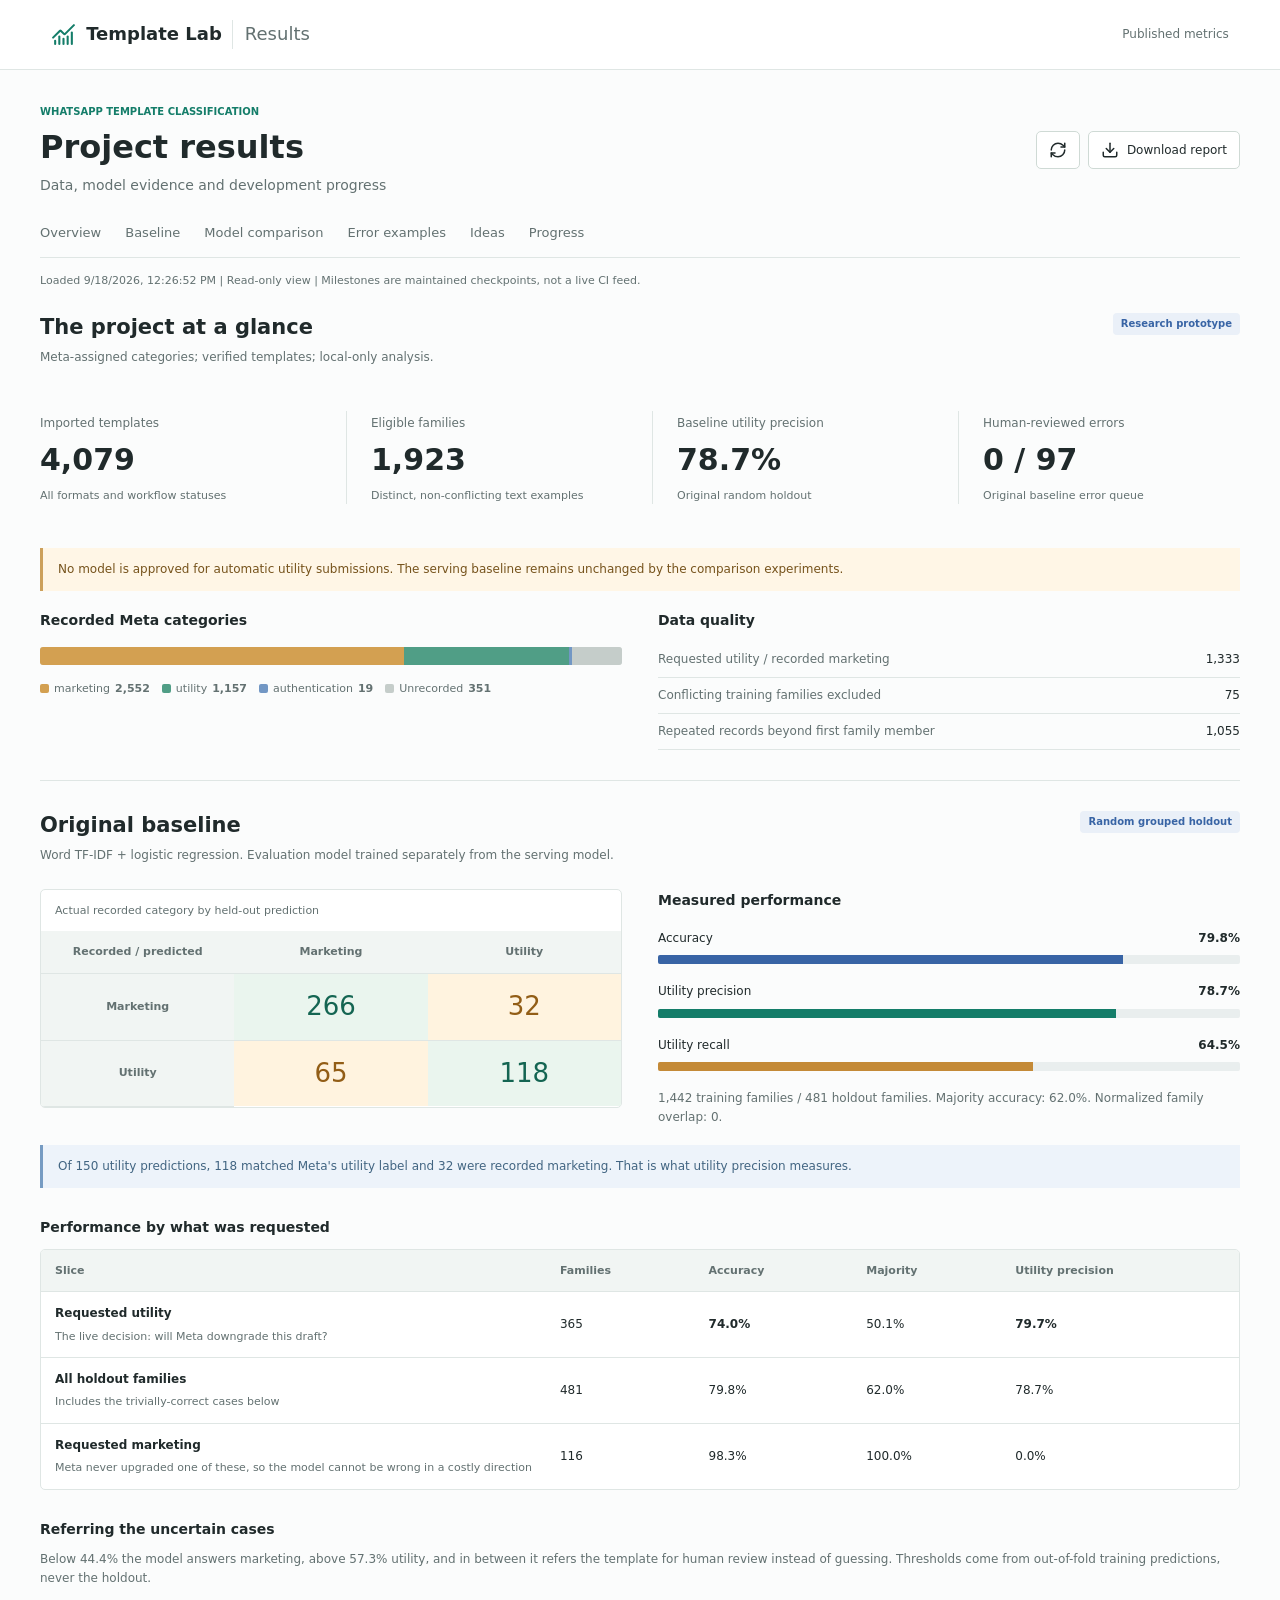
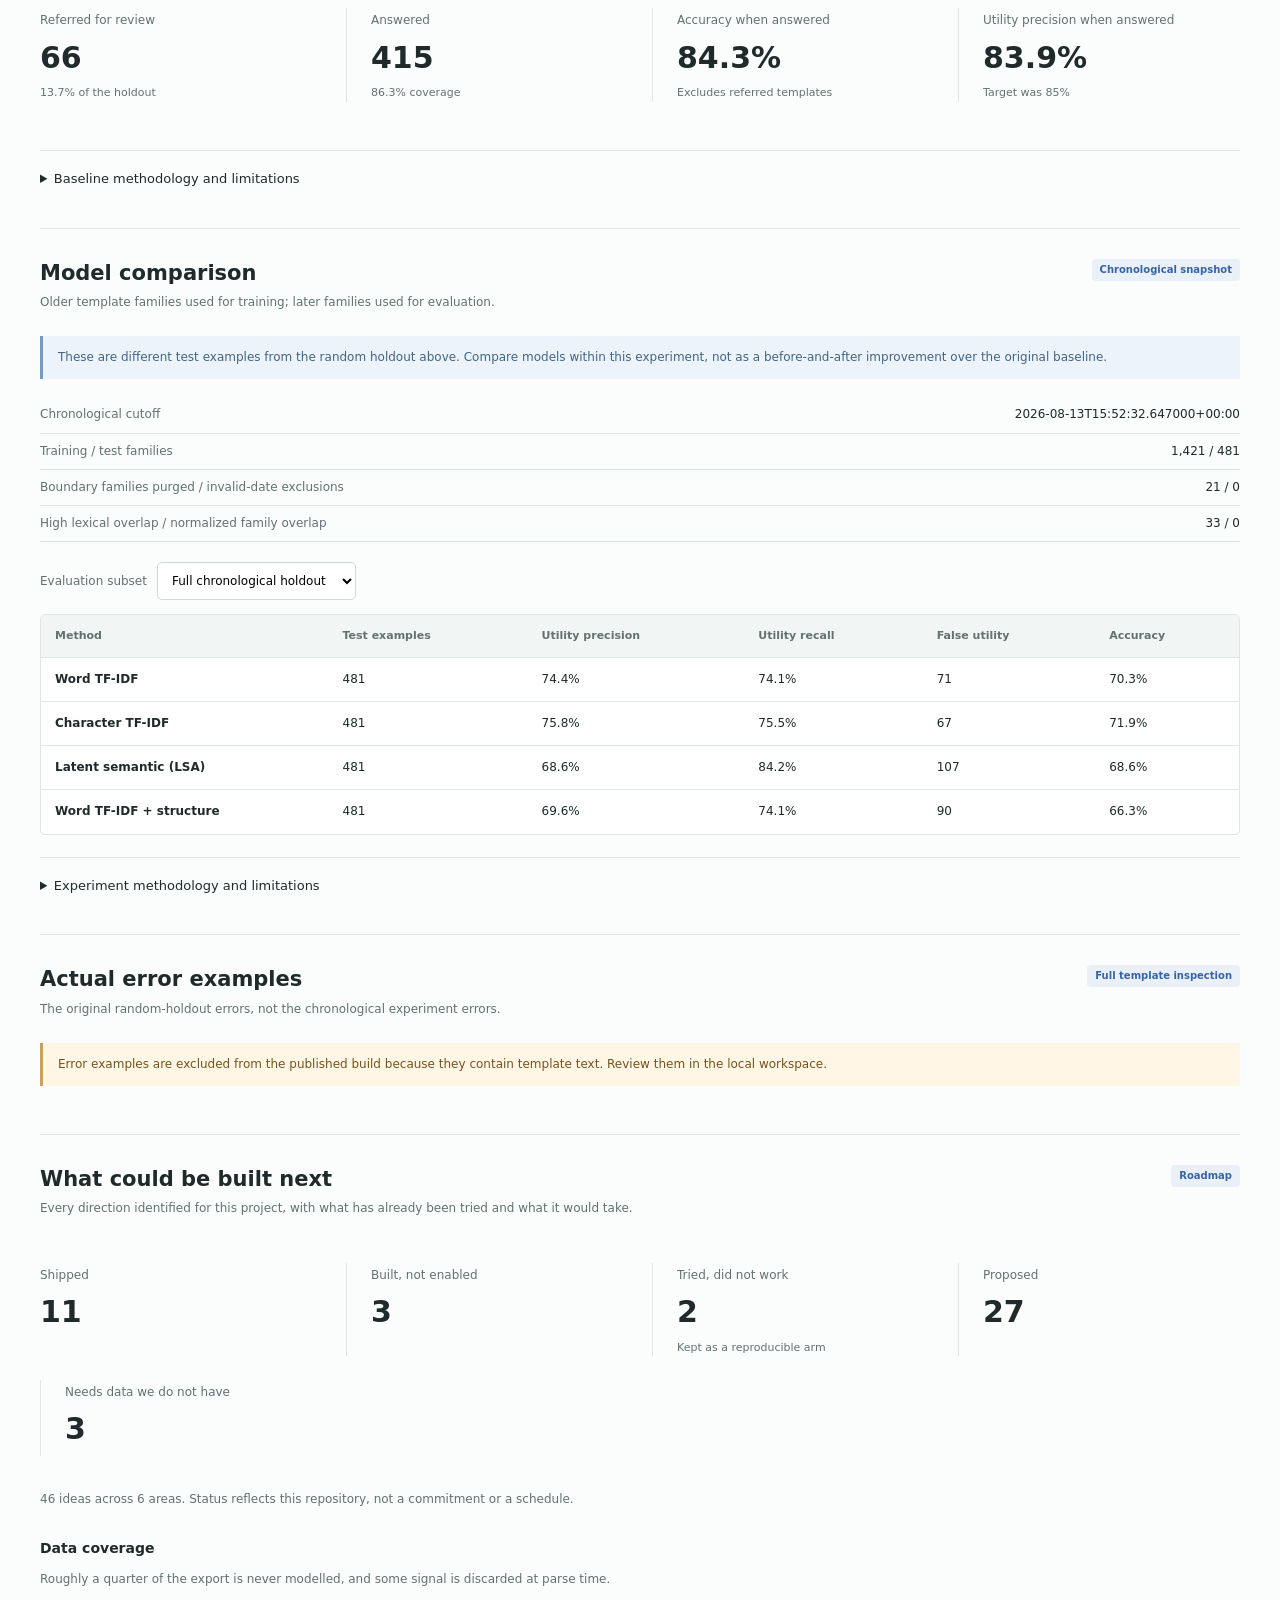
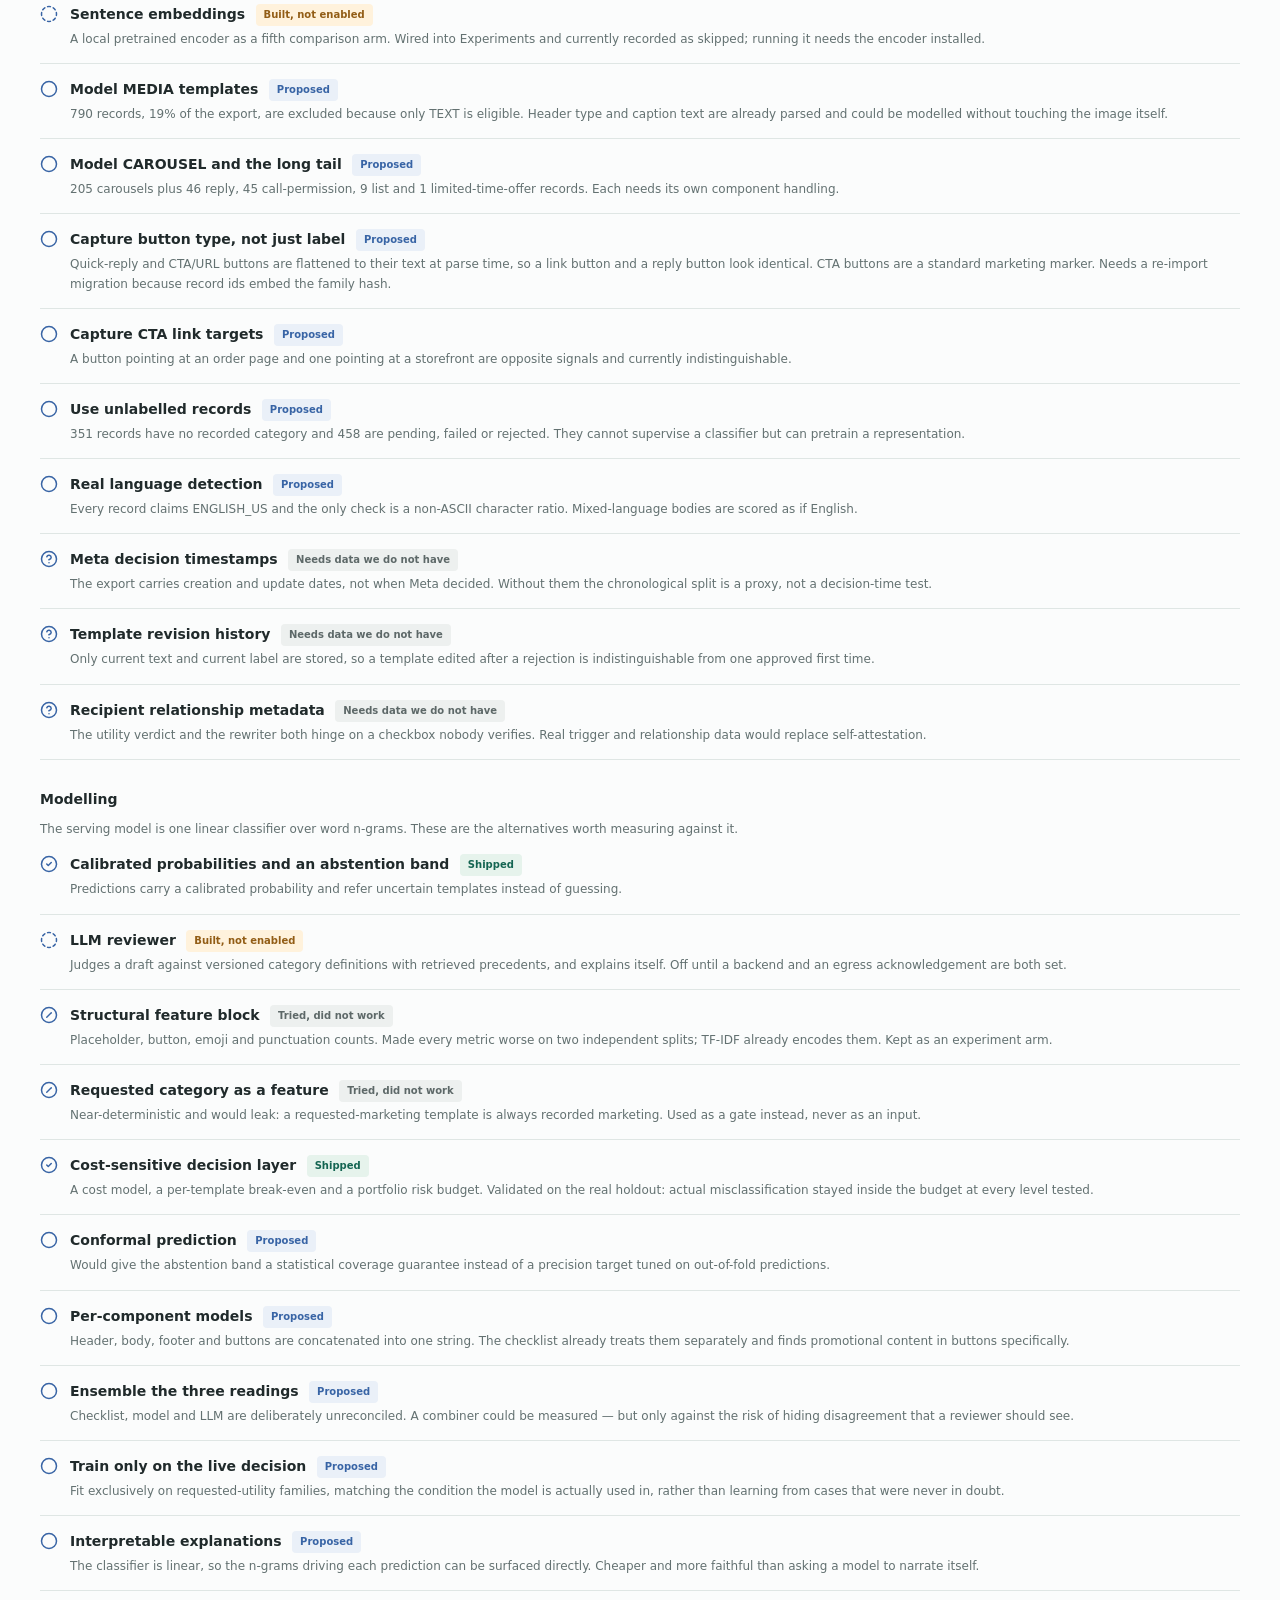
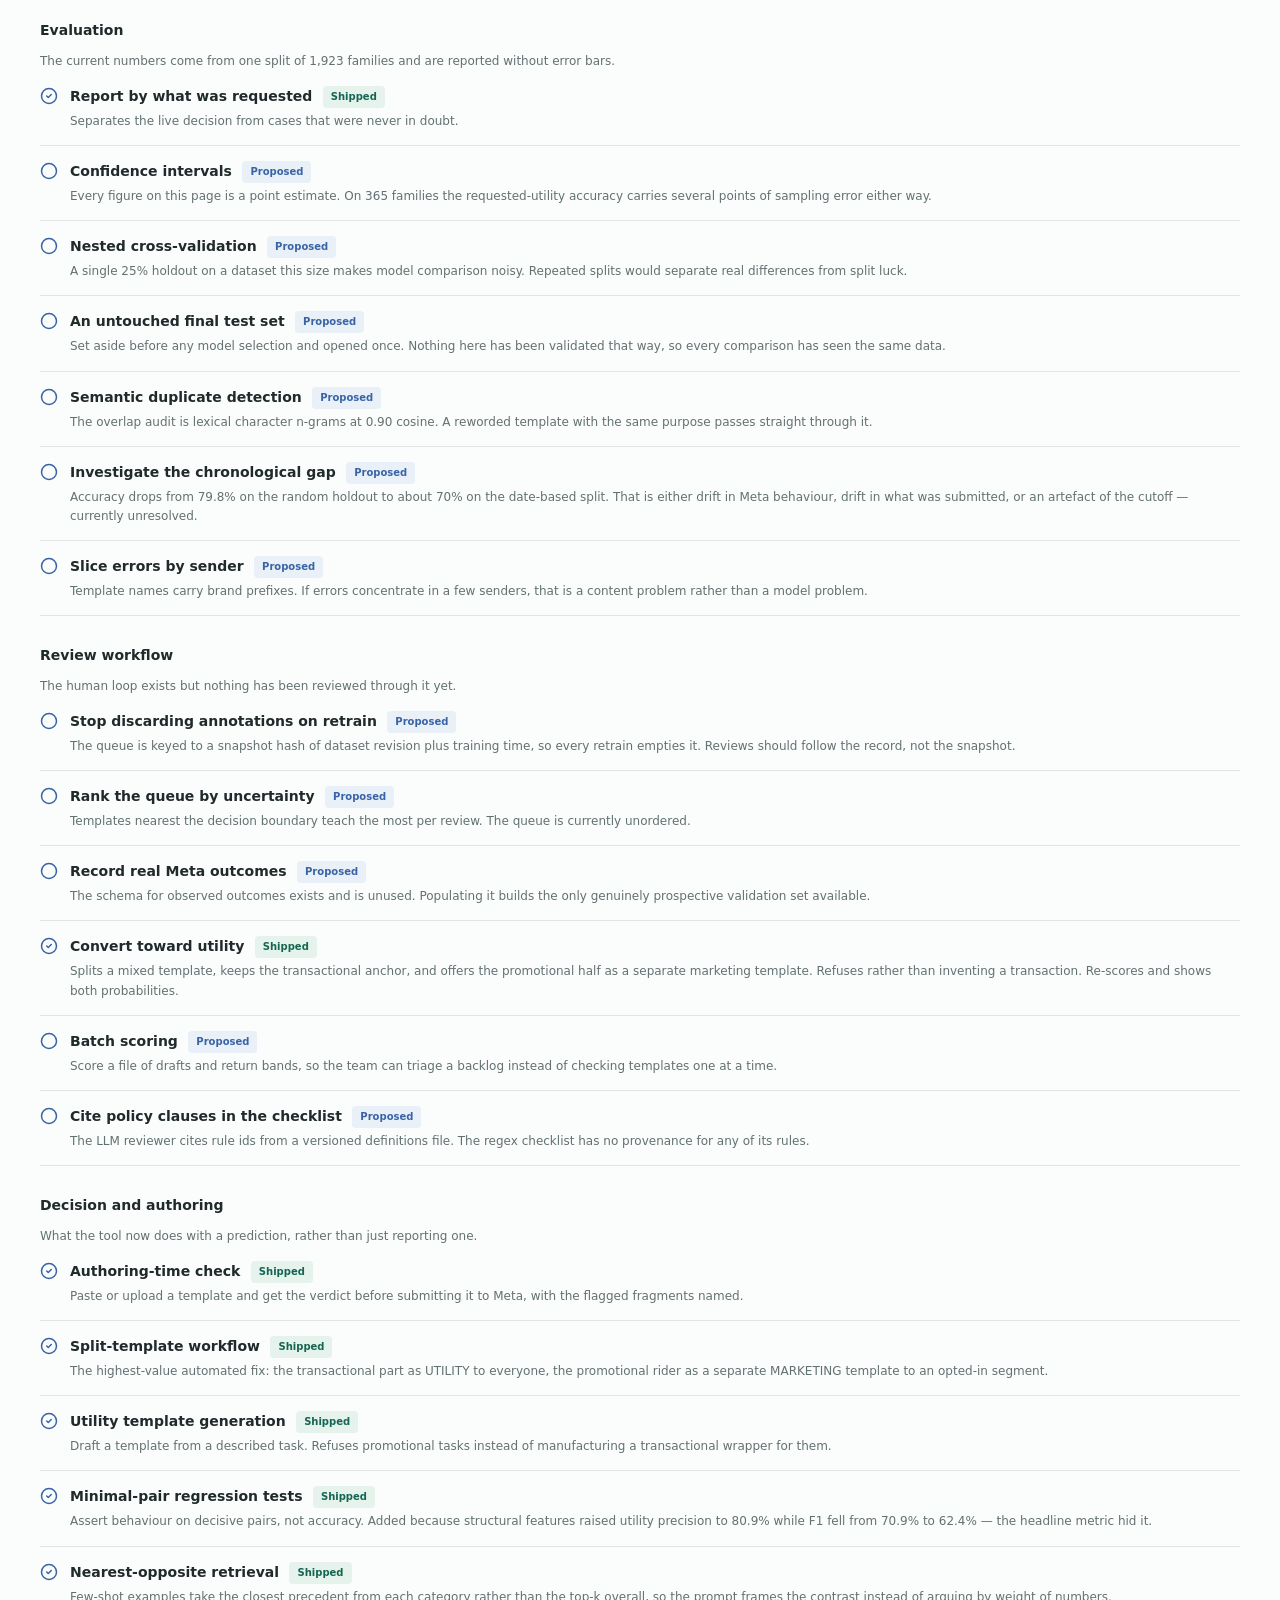
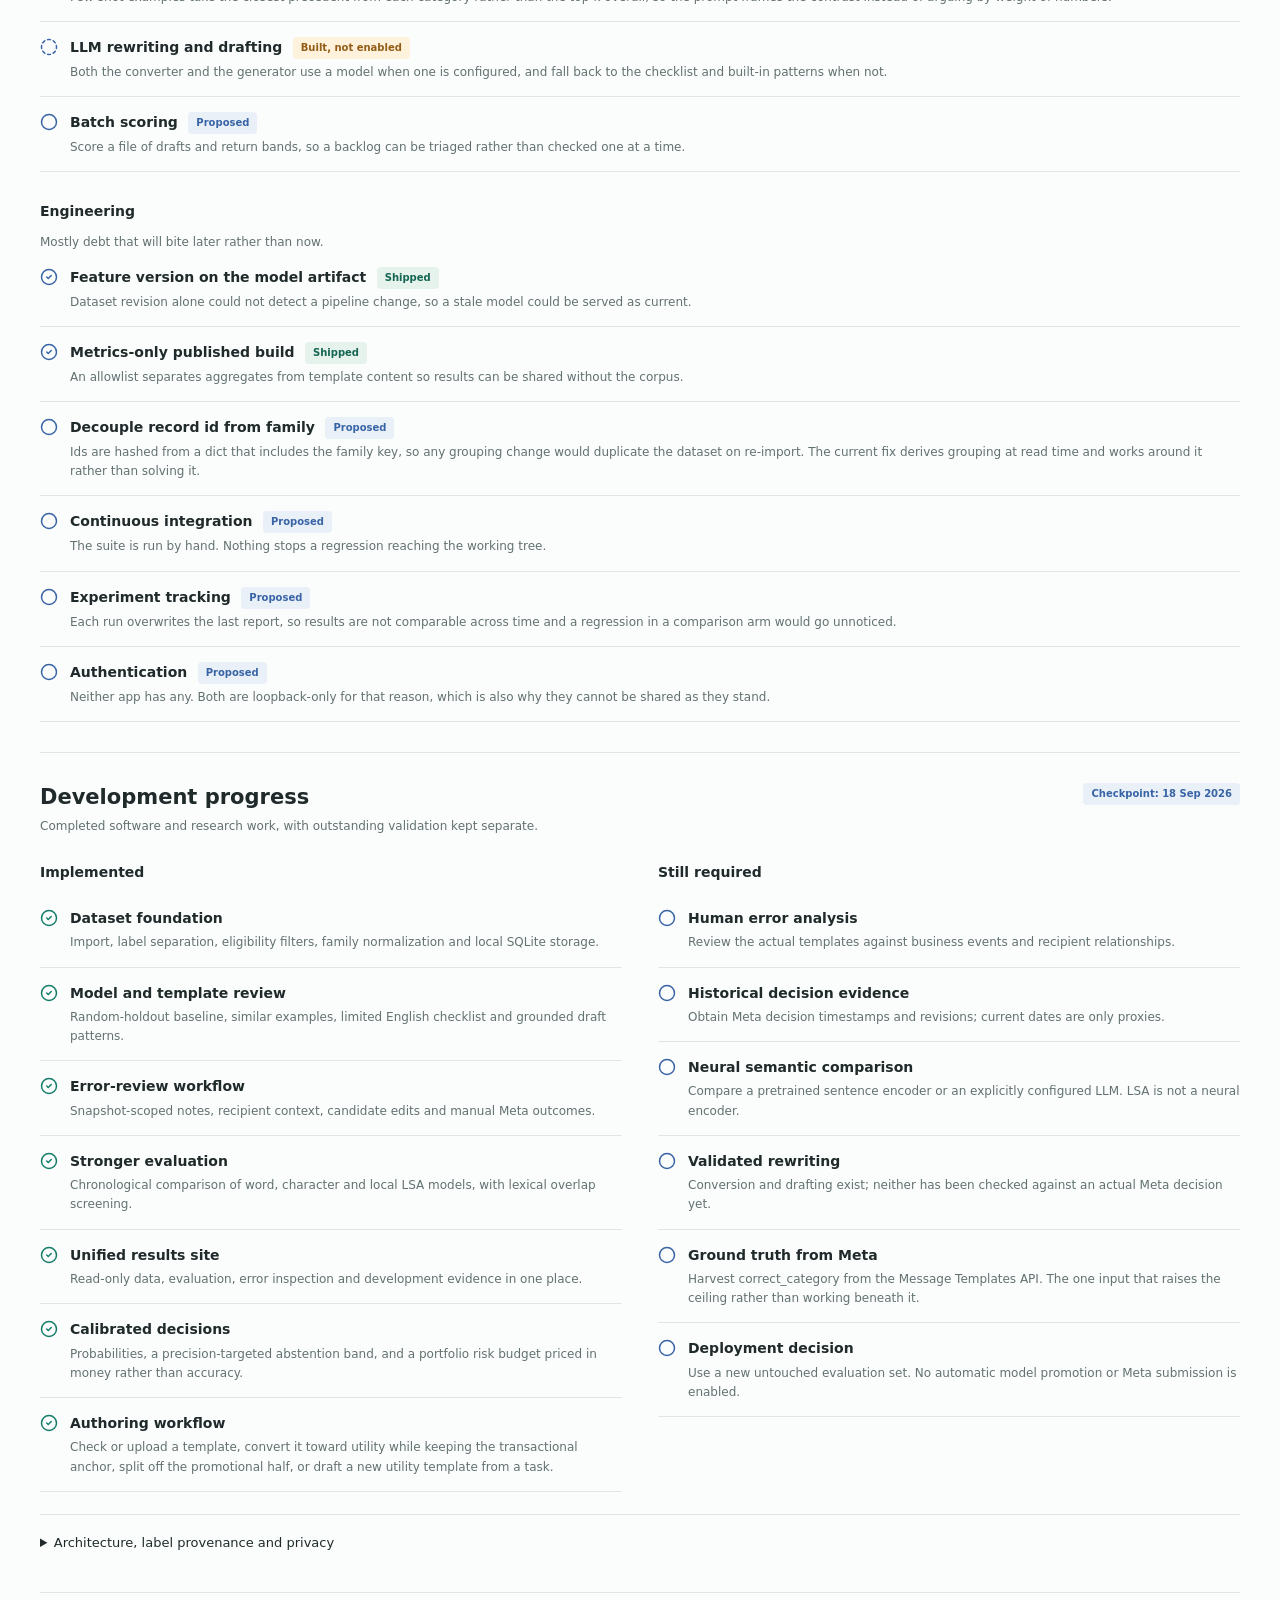
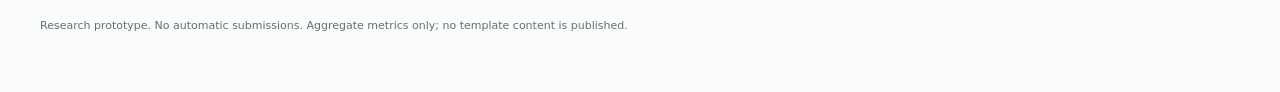
==== site/index.html @ 24fedd49 "Add Template Lab: WhatsApp template category workspace Local-only FastAPI/SQLite workspace for predi" ====
<!doctype html>
<html lang="en">
<head>
  <meta charset="utf-8">
  <meta name="viewport" content="width=device-width,initial-scale=1">
  <title>Template Lab | Results</title>
  <link rel="icon" href="data:,">
  <link rel="stylesheet" href="results.css">
  <script src="lucide.min.js" defer></script>
  <script>window.RESULTS_ENDPOINT = "results.json";</script>
  <script src="results.js" defer></script>
</head>
<body>
  <header class="site-header"><a class="brand" href="#overview"><i data-lucide="chart-no-axes-combined"></i>Template Lab <span>Results</span></a><span class="local-label">Published metrics</span></header>
  <div class="page">
    <div class="page-title"><div><p class="eyebrow">WHATSAPP TEMPLATE CLASSIFICATION</p><h1>Project results</h1><p class="subheading">Data, model evidence and development progress</p></div><div class="actions"><button id="refresh" title="Refresh results" aria-label="Refresh results"><i data-lucide="refresh-cw"></i></button><button id="download" disabled><i data-lucide="download"></i>Download report</button></div></div>
    <nav aria-label="Results sections"><a href="#overview">Overview</a><a href="#baseline">Baseline</a><a href="#comparison">Model comparison</a><a href="#errors">Error examples</a><a href="#ideas">Ideas</a><a href="#progress">Progress</a></nav>
    <p id="load-status" role="status">Loading local results...</p>
    <main id="results"></main>
    <footer>Research prototype. No automatic submissions. Aggregate metrics only; no template content is published.</footer>
  </div>
  <dialog id="template-dialog" aria-labelledby="dialog-title"><div class="dialog-top"><h2 id="dialog-title">Template detail</h2><button id="close-dialog" title="Close template" aria-label="Close template"><i data-lucide="x"></i></button></div><div id="dialog-content"></div></dialog>
</body>
</html>
---- site/results.css ----
:root { color-scheme: light; --ink:#202a2b; --muted:#637171; --line:#dfe6e4; --green:#147d69; --blue:#3864a5; --amber:#925d16; }
* { box-sizing:border-box; letter-spacing:0; }
html { scroll-behavior:smooth; scroll-padding-top:20px; }
body { margin:0; background:#fbfcfc; color:var(--ink); font:14px/1.6 system-ui,sans-serif; }
a { color:var(--green); text-decoration:none; }
a:hover { text-decoration:underline; }
button,input,select { font:inherit; }
button { cursor:pointer; }
button:disabled { cursor:wait; opacity:.5; }
button,a,input,select,summary { touch-action:manipulation; }
:focus-visible { outline:3px solid #659fd1; outline-offset:3px; }
svg { width:18px; height:18px; flex-shrink:0; }
.site-header { min-height:70px; border-bottom:1px solid var(--line); background:white; padding:16px 4%; display:flex; justify-content:space-between; gap:16px; align-items:center; }
.brand { display:flex; align-items:center; gap:10px; font-size:18px; font-weight:700; color:var(--ink); }
.brand > svg { color:var(--green); width:25px; height:25px; }
.brand span { font-weight:400; color:var(--muted); border-left:1px solid var(--line); padding-left:12px; }
.local-label { color:var(--muted); font-size:12px; }
.page { max-width:1320px; margin:auto; padding:34px 40px; }
.page-title { display:flex; justify-content:space-between; align-items:center; gap:20px; margin-bottom:26px; }
.eyebrow { font-size:10px; font-weight:700; color:var(--green); margin:0 0 8px; }
h1 { font-size:32px; line-height:1.2; margin:0 0 8px; }
h2 { font-size:21px; margin:0; line-height:1.35; }
h3 { font-size:14px; margin:0 0 10px; }
p { margin:0; }
.subheading,.muted { color:var(--muted); }
.actions { display:flex; gap:8px; align-items:center; flex-wrap:wrap; }
button,.link-button { display:inline-flex; align-items:center; justify-content:center; gap:8px; min-height:38px; border:1px solid #cfdad5; border-radius:5px; padding:7px 12px; background:white; color:var(--ink); font-size:12px; }
button:hover { background:#eef5f1; }
nav { display:flex; flex-wrap:wrap; gap:24px; border-bottom:1px solid var(--line); padding-bottom:13px; }
nav a { color:var(--muted); font-size:13px; }
#load-status { margin:14px 0; font-size:11px; color:var(--muted); overflow-wrap:anywhere; }
#load-status.failure { color:#a43b36; }
section { border-bottom:1px solid var(--line); padding:30px 0; min-width:0; }
section:first-child { padding-top:10px; }
.section-head { display:flex; justify-content:space-between; align-items:flex-start; gap:16px; margin-bottom:24px; }
.section-head p { font-size:12px; color:var(--muted); margin-top:6px; }
.pill { display:inline-block; white-space:nowrap; font-size:10px; font-weight:600; padding:3px 8px; border-radius:4px; background:#eaf0f8; color:var(--blue); }
.pill.green { color:#146552; background:#e6f3ec; }
.pill.amber { color:var(--amber); background:#fff2dc; }
.pill.gray { color:#5d6868; background:#edf0ef; }
.metrics { display:grid; grid-template-columns:repeat(4,minmax(0,1fr)); gap:24px; padding:20px 0 26px; }
.metric { border-left:1px solid var(--line); padding-left:24px; min-width:0; }
.metric:first-child { border:0; padding-left:0; }
.metric strong { display:block; font-size:30px; line-height:1.25; margin:8px 0; font-variant-numeric:tabular-nums; }
.metric span { font-size:12px; color:var(--muted); }
.metric small { display:block; color:var(--muted); font-size:11px; }
.notice { padding:12px 15px; background:#fff6e6; border-left:3px solid #cca05b; color:#76531c; font-size:12px; margin:18px 0; }
.notice.blue { background:#edf3fa; border-color:#769bc2; color:#426582; }
.grid-two { display:grid; grid-template-columns:repeat(2,minmax(0,1fr)); gap:36px; }
.distribution { display:flex; height:18px; overflow:hidden; border-radius:3px; margin:15px 0; background:#e5e9e8; }
.legend { display:flex; flex-wrap:wrap; gap:12px; font-size:11px; color:var(--muted); }
.legend span { display:flex; gap:5px; align-items:center; }
.swatch { display:inline-block; width:9px; height:9px; border-radius:2px; }
.facts { margin:0; }
.facts > div { display:flex; justify-content:space-between; gap:20px; border-bottom:1px solid var(--line); padding:8px 0; font-size:12px; }
.facts dt { color:var(--muted); }
.facts dd { margin:0; text-align:right; overflow-wrap:anywhere; }
.table-wrap { overflow-x:auto; border:1px solid var(--line); border-radius:5px; background:white; }
table { width:100%; border-collapse:collapse; text-align:left; }
th { background:#f1f5f3; font-size:11px; color:var(--muted); font-weight:600; }
th,td { padding:12px 14px; border-bottom:1px solid var(--line); }
td { font-size:12px; }
tr:last-child td { border-bottom:0; }
.matrix { table-layout:fixed; text-align:center; }
.matrix th { white-space:normal; }
.matrix td { font-size:26px; font-variant-numeric:tabular-nums; }
.matrix .correct { background:#eaf5ee; color:#146552; }
.matrix .wrong { background:#fff3df; color:var(--amber); }
caption { text-align:left; padding:12px 14px; font-size:11px; color:var(--muted); }
.bars { display:grid; gap:18px; margin-top:18px; }
.bar-label { display:flex; justify-content:space-between; font-size:12px; gap:15px; }
.bar-track { height:9px; background:#e9eeee; border-radius:2px; margin-top:7px; overflow:hidden; }
.bar-fill { height:100%; background:var(--blue); }
.bar-fill.green { background:var(--green); }
.bar-fill.amber { background:#c48a37; }
.comparison-table { min-width:760px; }
.comparison-table th:first-child { width:24%; }
.comparison-controls { display:flex; align-items:center; gap:10px; flex-wrap:wrap; margin:20px 0 14px; }
input,select { min-height:38px; min-width:0; max-width:100%; border:1px solid #cfdad5; border-radius:5px; background:white; padding:8px 10px; font-size:12px; }
.comparison-controls label { font-size:12px; color:var(--muted); }
.toolbar { display:flex; gap:10px; flex-wrap:wrap; margin:18px 0 12px; }
.toolbar input { flex:1; min-width:180px; }
.error-table { min-width:720px; table-layout:fixed; }
.error-table th:first-child { width:48%; }
.error-name { border:0; background:none; padding:0; color:var(--green); font-weight:600; text-align:left; display:block; max-width:100%; white-space:nowrap; overflow:hidden; text-overflow:ellipsis; min-height:24px; }
.excerpt { white-space:nowrap; overflow:hidden; text-overflow:ellipsis; color:var(--muted); margin-top:4px; font-size:11px; }
.pagination { display:flex; justify-content:space-between; gap:12px; align-items:center; font-size:12px; color:var(--muted); margin-top:14px; }
.pagination button { width:36px; height:36px; padding:0; }
.timeline { list-style:none; padding:0; margin:0; }
.timeline li { display:flex; gap:12px; align-items:flex-start; padding:14px 0; border-bottom:1px solid var(--line); }
.timeline li > svg { color:var(--green); margin-top:2px; }
.timeline.future li > svg { color:var(--blue); }
.timeline p { font-size:12px; color:var(--muted); margin-top:4px; }
.small { font-size:12px; color:var(--muted); }
details { border-top:1px solid var(--line); margin-top:22px; padding-top:10px; }
summary { cursor:pointer; font-size:13px; padding:8px 0; }
details li { font-size:12px; color:var(--muted); margin:8px 0; }
footer { font-size:11px; color:var(--muted); padding:24px 0; }
dialog { width:calc(100% - 32px); max-width:760px; max-height:90vh; overflow:auto; border:1px solid var(--line); border-radius:8px; padding:24px; }
dialog::backdrop { background:#12252066; }
.dialog-top { display:flex; justify-content:space-between; align-items:flex-start; gap:20px; border-bottom:1px solid var(--line); padding-bottom:15px; }
.dialog-top h2 { font-size:18px; overflow-wrap:anywhere; }
.dialog-top button { flex-shrink:0; }
.component { padding:16px 0; border-bottom:1px solid var(--line); }
.component p { white-space:pre-wrap; overflow-wrap:anywhere; font-size:13px; }
.empty { text-align:center; padding:32px 16px; color:var(--muted); }
@media(max-width:800px) { .page { padding:24px; } .grid-two { gap:24px; } .metric { padding-left:15px; } .metrics { gap:15px; } .metric strong { font-size:26px; } }
@media(max-width:600px) { .site-header { padding:14px 18px; } .local-label { display:none; } .page { padding:24px 18px; } .page-title { align-items:flex-start; flex-direction:column; } h1 { font-size:28px; } .metrics { grid-template-columns:1fr 1fr; gap:22px; } .metric:nth-child(3) { border:0; padding-left:0; } .grid-two { grid-template-columns:1fr; } nav { gap:10px 20px; } .section-head { flex-direction:column; gap:8px; } .toolbar input { flex-basis:100%; } .toolbar select { flex:1; } .matrix th,.matrix td { padding:12px 8px; } dialog { padding:18px; } }
@media(prefers-reduced-motion:reduce) { html { scroll-behavior:auto; } }
.timeline.ideas li > svg { color:var(--blue); }
.timeline.ideas .pill { margin-left:6px; vertical-align:middle; }
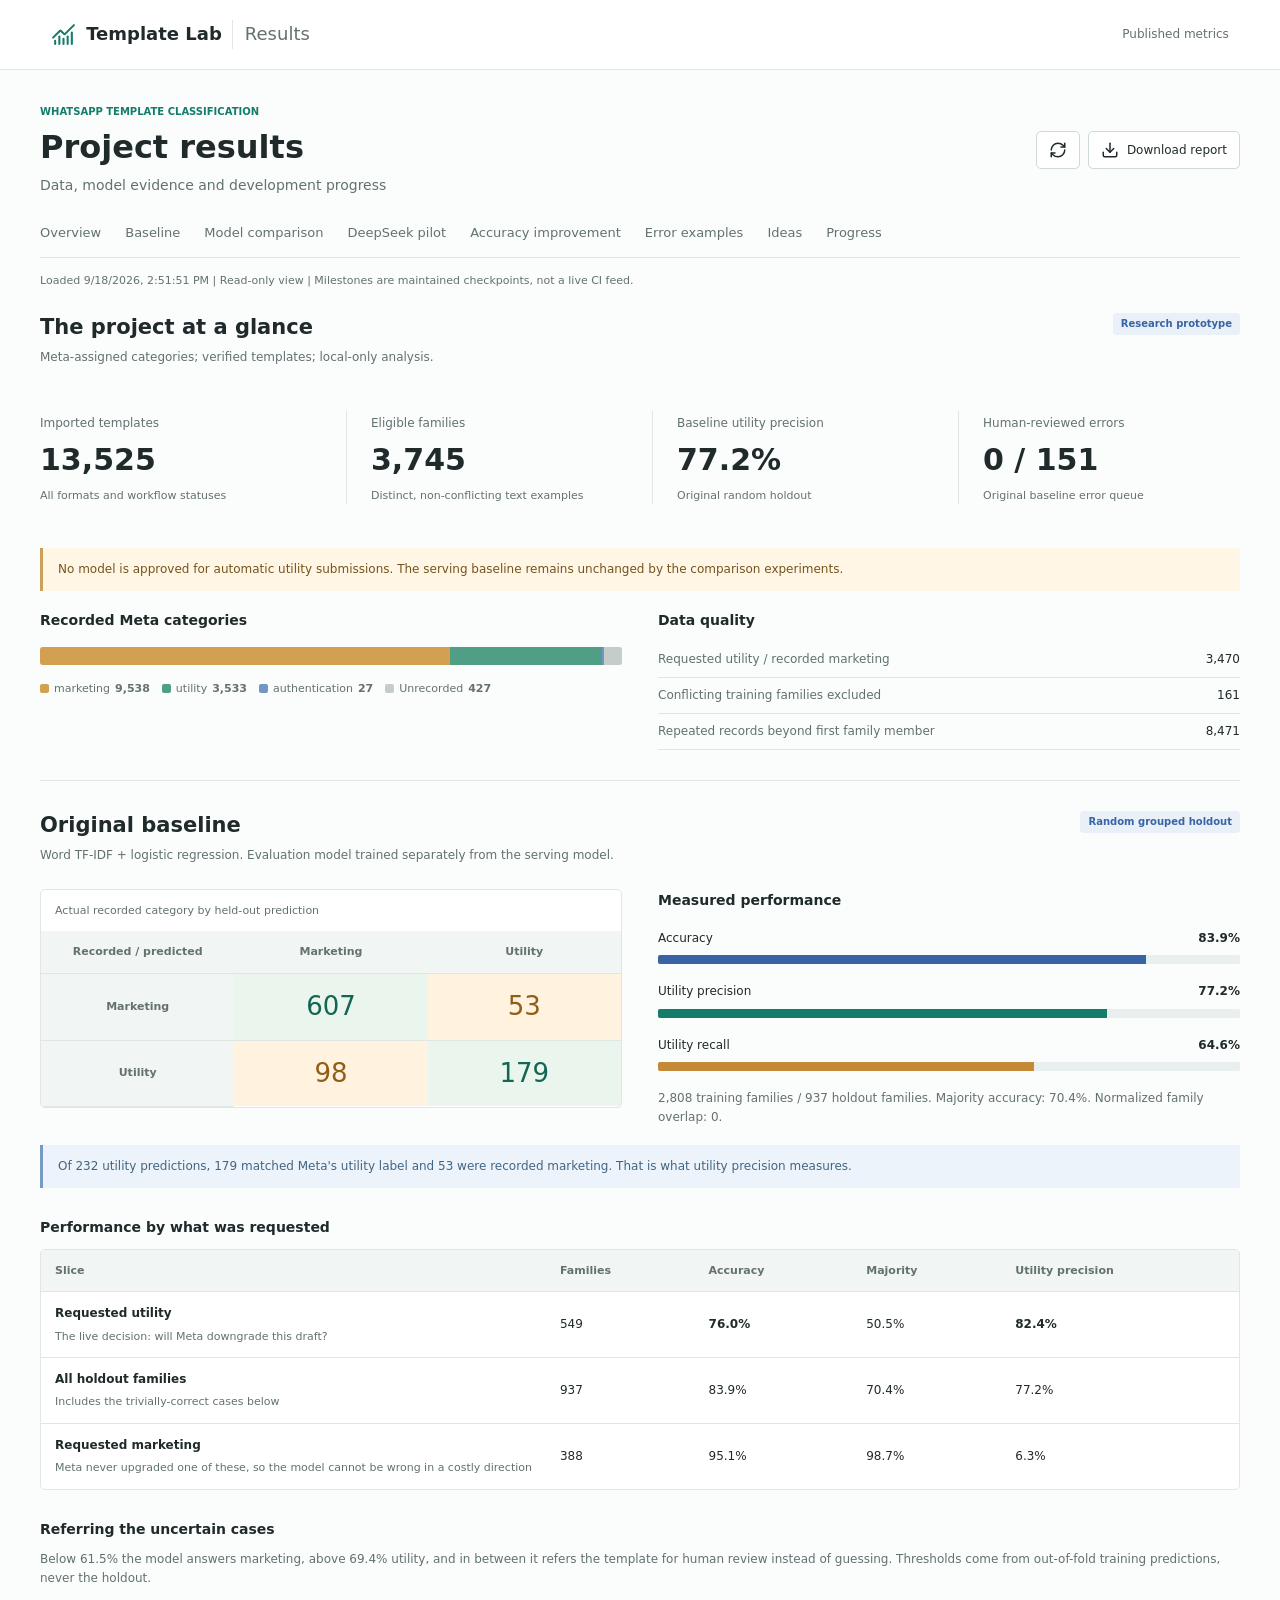
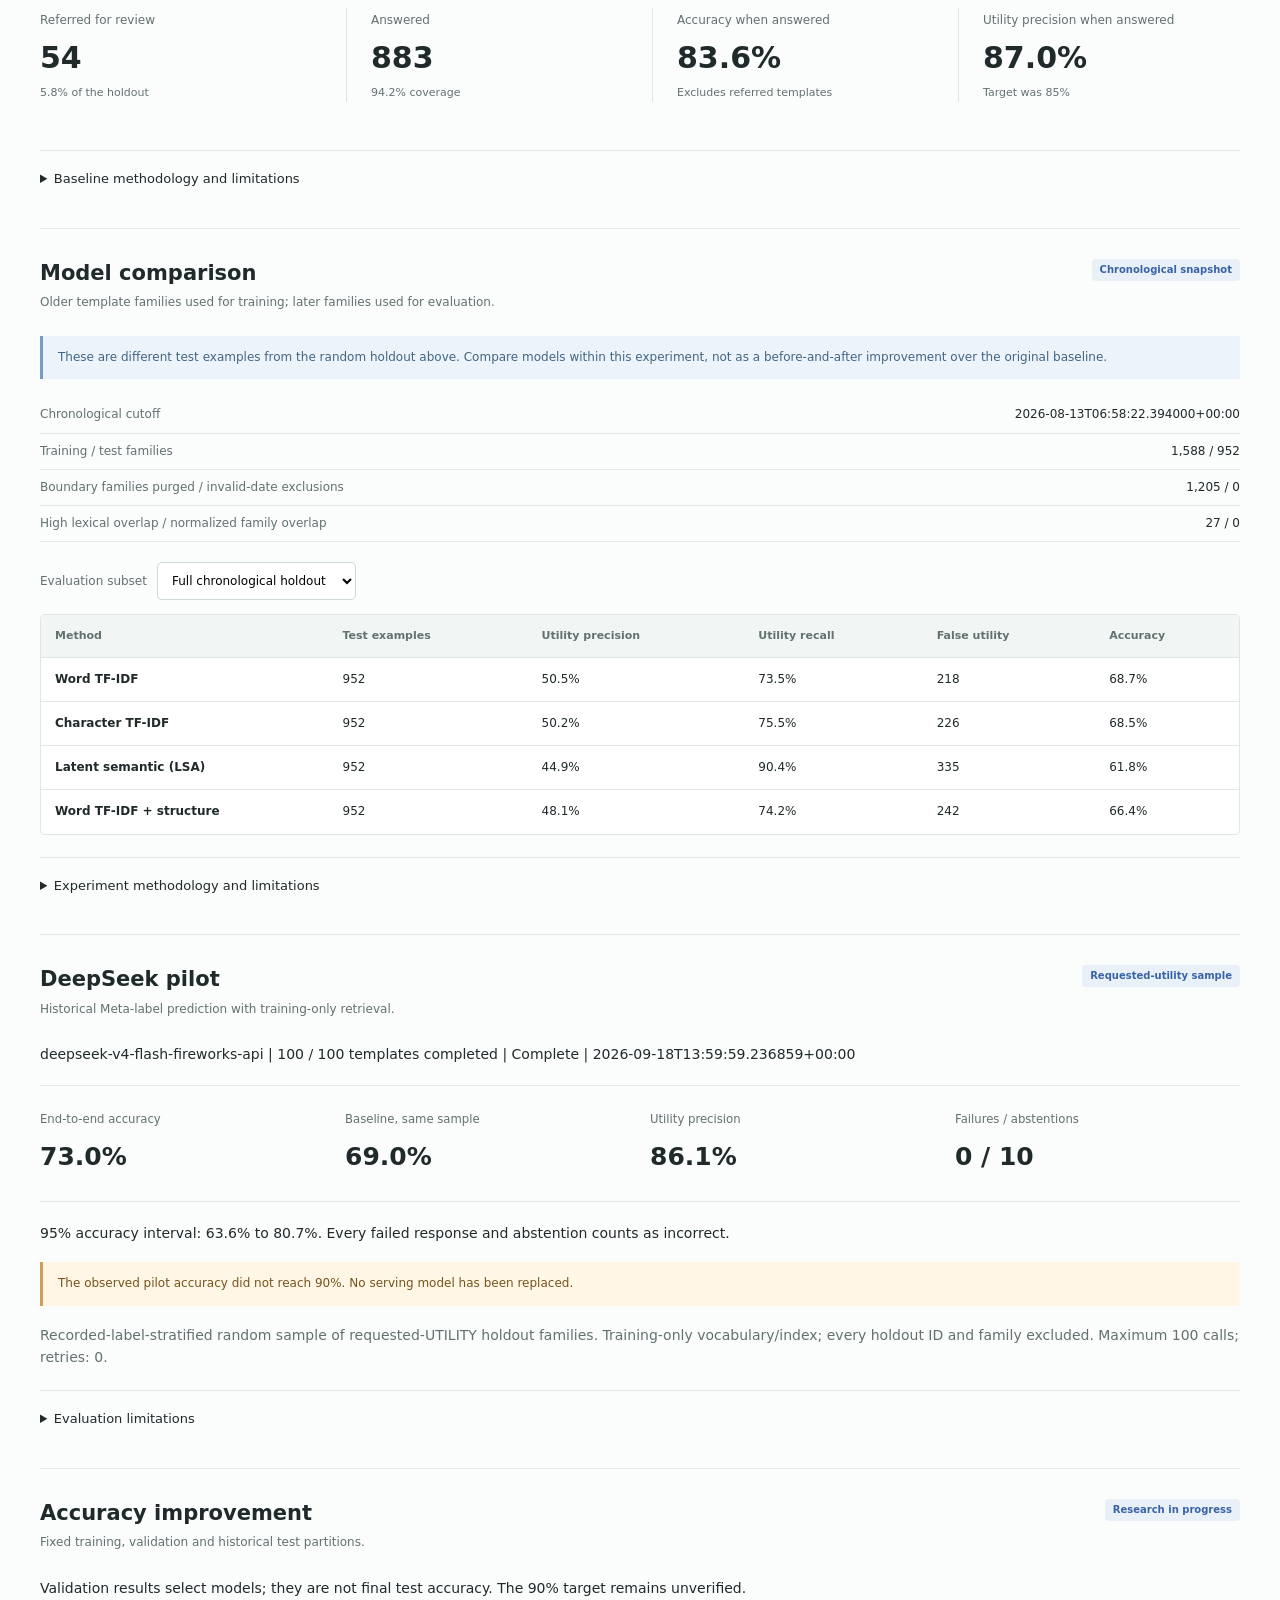
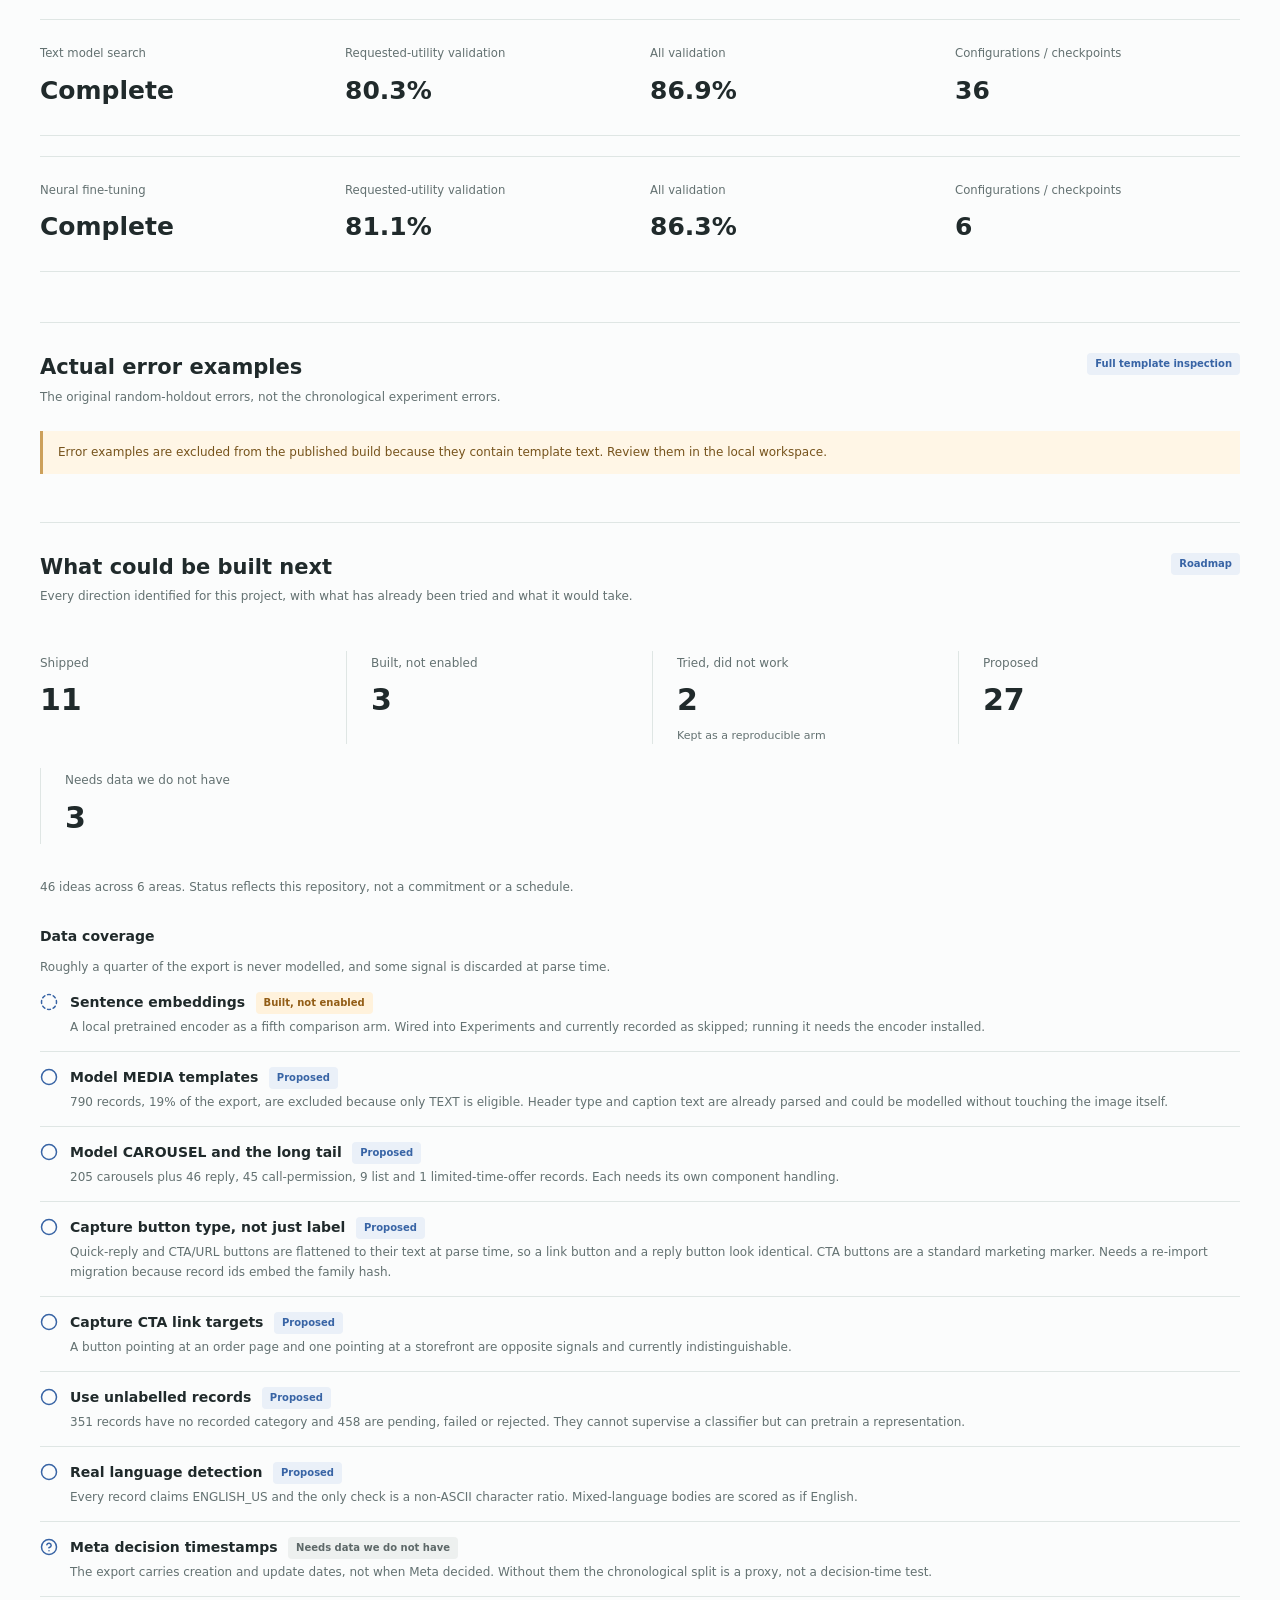
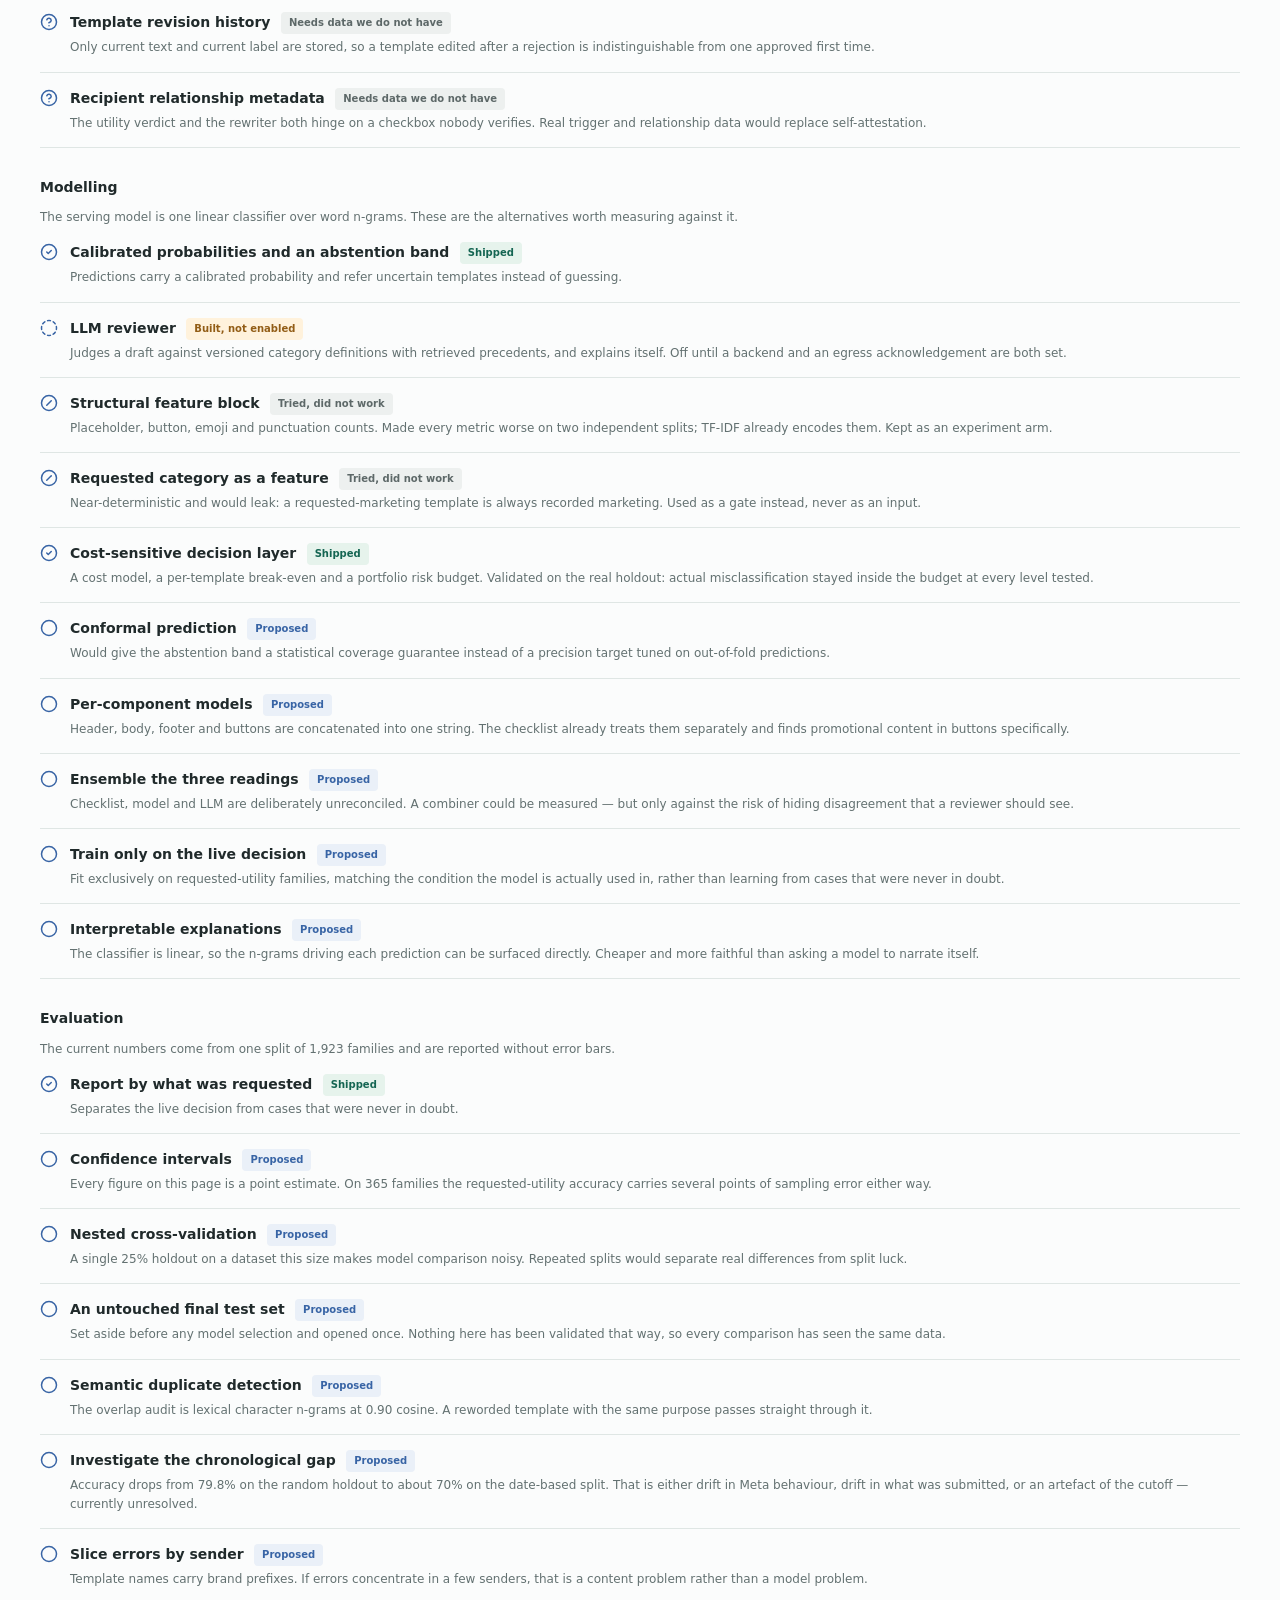
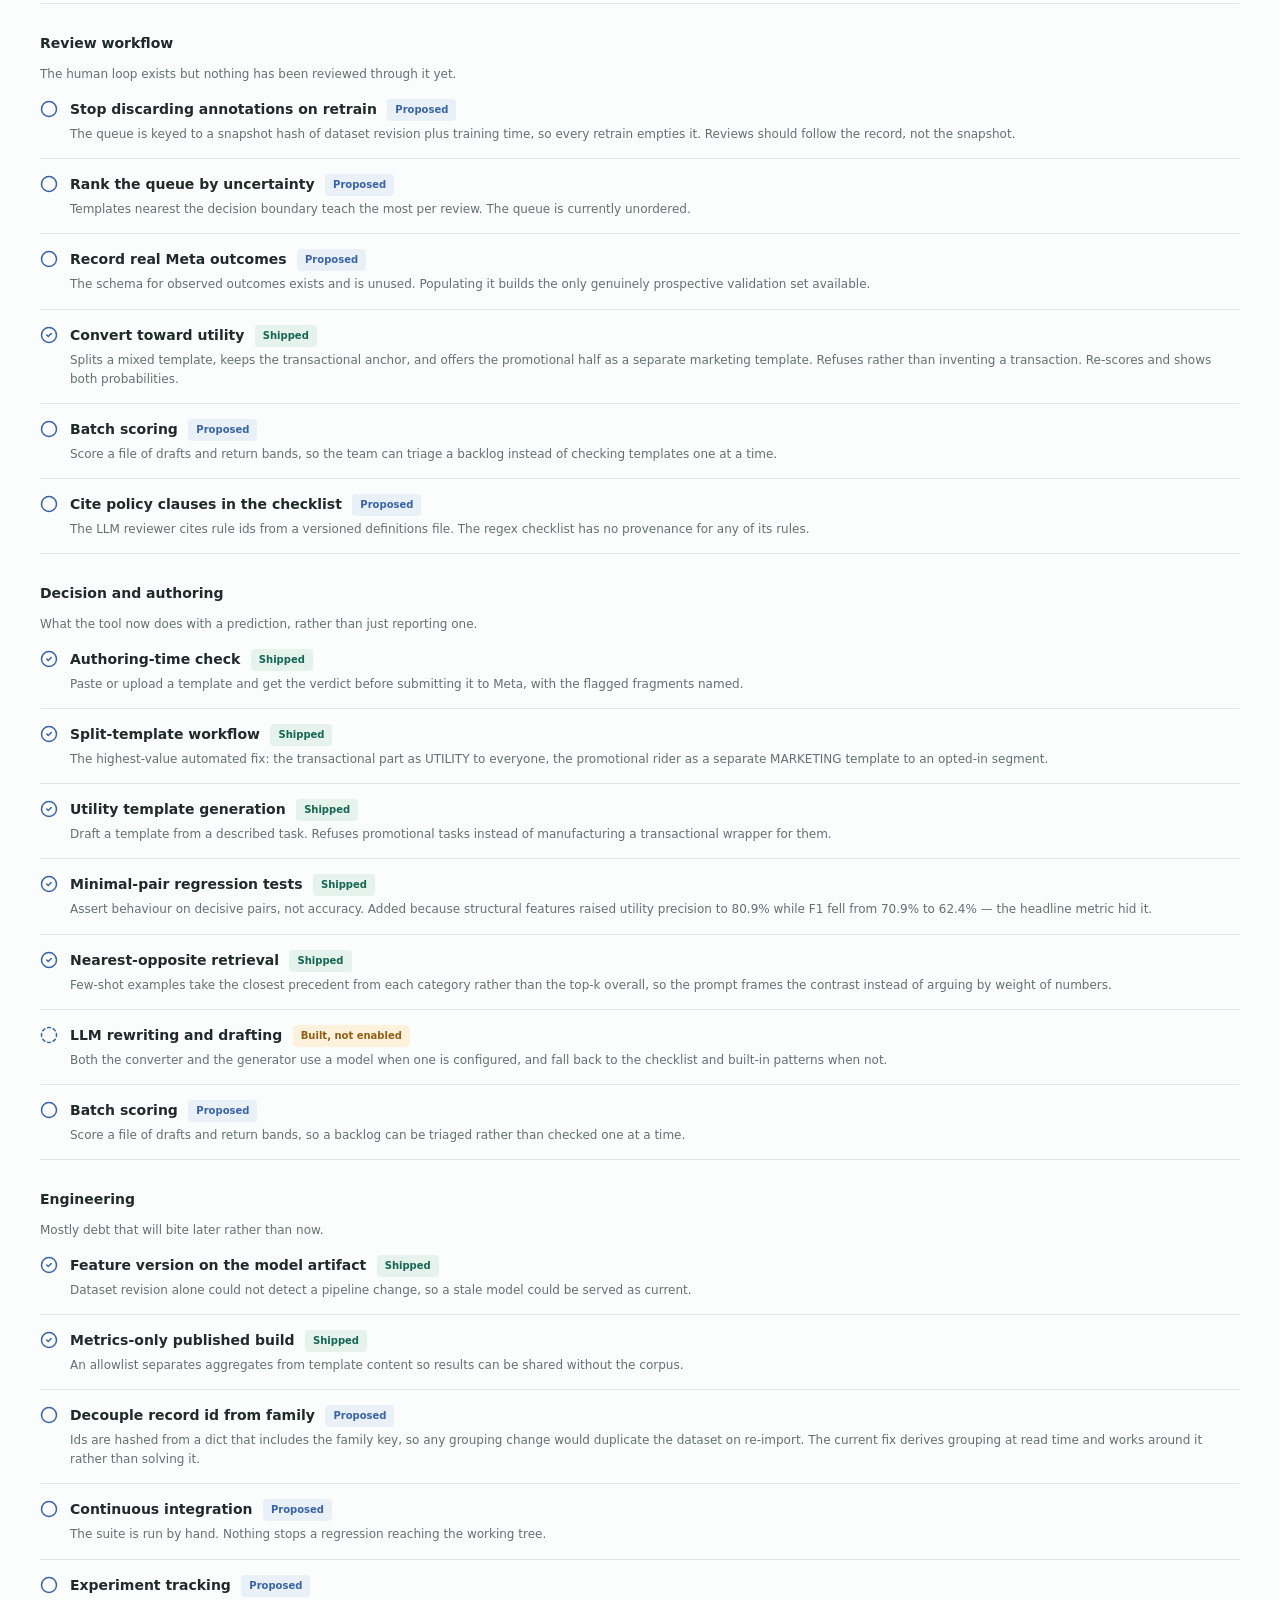
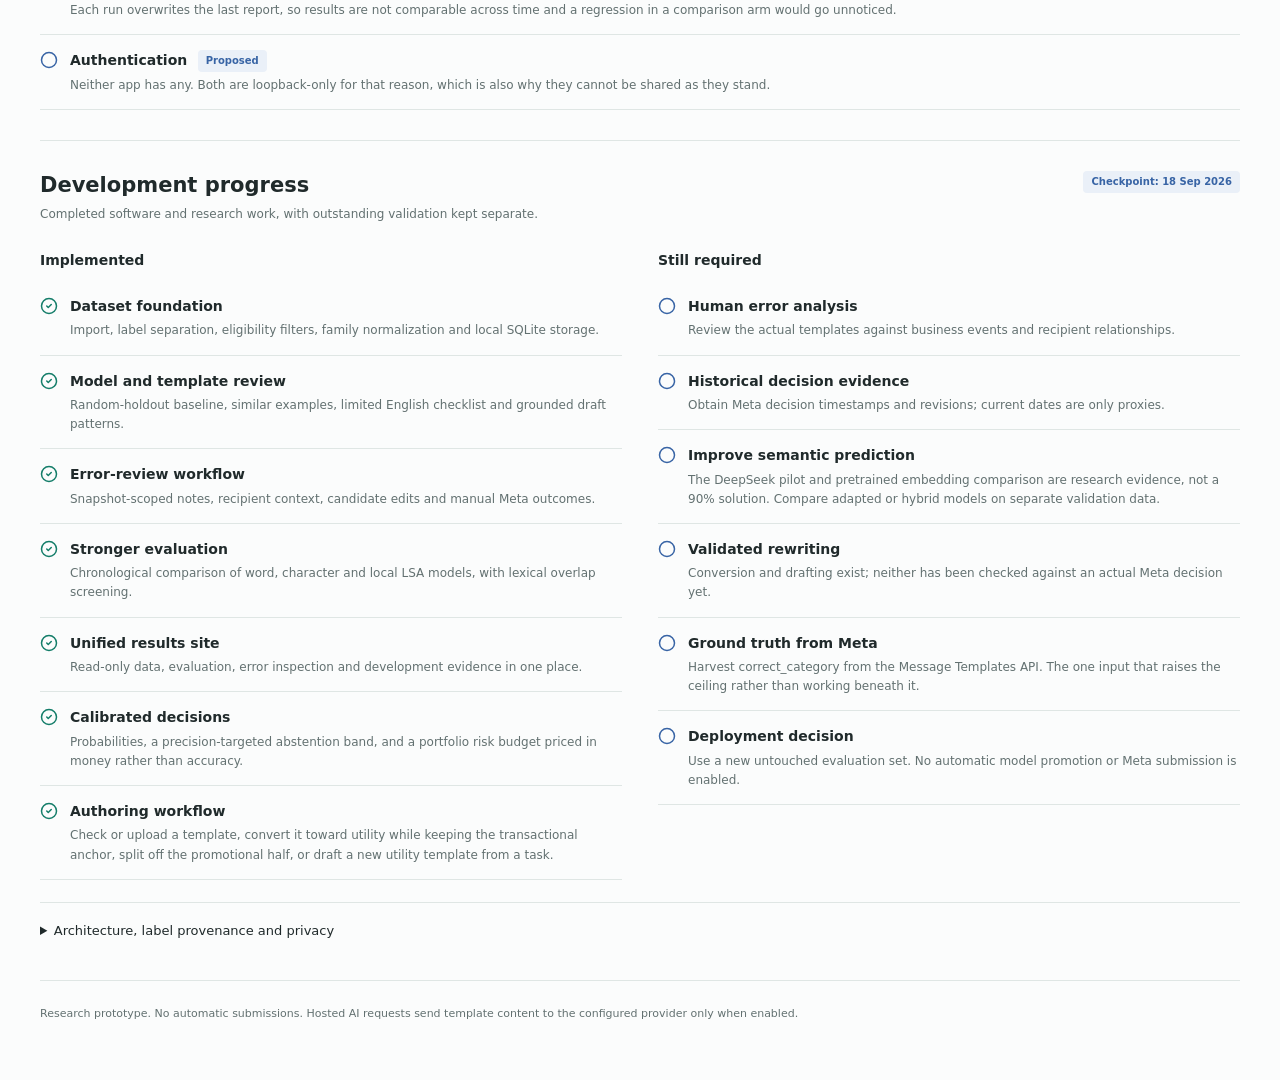
==== commit 30641194: "Widen the transaction anchor, normalise buttons, and add the improvement track The anchor vocabulary" ====
--- a/site/index.html
+++ b/site/index.html
@@ -7,6 +7,7 @@
   <link rel="icon" href="data:,">
   <link rel="stylesheet" href="results.css">
   <script src="lucide.min.js" defer></script>
+  <script src="benchmark.js" defer></script>
   <script>window.RESULTS_ENDPOINT = "results.json";</script>
   <script src="results.js" defer></script>
 </head>
@@ -14,10 +15,10 @@
   <header class="site-header"><a class="brand" href="#overview"><i data-lucide="chart-no-axes-combined"></i>Template Lab <span>Results</span></a><span class="local-label">Published metrics</span></header>
   <div class="page">
     <div class="page-title"><div><p class="eyebrow">WHATSAPP TEMPLATE CLASSIFICATION</p><h1>Project results</h1><p class="subheading">Data, model evidence and development progress</p></div><div class="actions"><button id="refresh" title="Refresh results" aria-label="Refresh results"><i data-lucide="refresh-cw"></i></button><button id="download" disabled><i data-lucide="download"></i>Download report</button></div></div>
-    <nav aria-label="Results sections"><a href="#overview">Overview</a><a href="#baseline">Baseline</a><a href="#comparison">Model comparison</a><a href="#errors">Error examples</a><a href="#ideas">Ideas</a><a href="#progress">Progress</a></nav>
+    <nav aria-label="Results sections"><a href="#overview">Overview</a><a href="#baseline">Baseline</a><a href="#comparison">Model comparison</a><a href="#deepseek">DeepSeek pilot</a><a href="#training">Accuracy improvement</a><a href="#errors">Error examples</a><a href="#ideas">Ideas</a><a href="#progress">Progress</a></nav>
     <p id="load-status" role="status">Loading local results...</p>
     <main id="results"></main>
-    <footer>Research prototype. No automatic submissions. Aggregate metrics only; no template content is published.</footer>
+    <footer>Research prototype. No automatic submissions. Hosted AI requests send template content to the configured provider only when enabled.</footer>
   </div>
   <dialog id="template-dialog" aria-labelledby="dialog-title"><div class="dialog-top"><h2 id="dialog-title">Template detail</h2><button id="close-dialog" title="Close template" aria-label="Close template"><i data-lucide="x"></i></button></div><div id="dialog-content"></div></dialog>
 </body>
--- a/site/results.css
+++ b/site/results.css
@@ -1,4 +1,8 @@
 :root { color-scheme: light; --ink:#202a2b; --muted:#637171; --line:#dfe6e4; --green:#147d69; --blue:#3864a5; --amber:#925d16; }
+.pilot-metrics { display:grid; grid-template-columns:repeat(4,minmax(0,1fr)); gap:20px; padding:24px 0; border-block:1px solid var(--line); margin:20px 0; }
+.pilot-metrics small { display:block; color:var(--muted); }
+.pilot-metrics strong { display:block; font-size:25px; margin-top:8px; }
+@media(max-width:600px) { .pilot-metrics { grid-template-columns:1fr 1fr; } }
 * { box-sizing:border-box; letter-spacing:0; }
 html { scroll-behavior:smooth; scroll-padding-top:20px; }
 body { margin:0; background:#fbfcfc; color:var(--ink); font:14px/1.6 system-ui,sans-serif; }
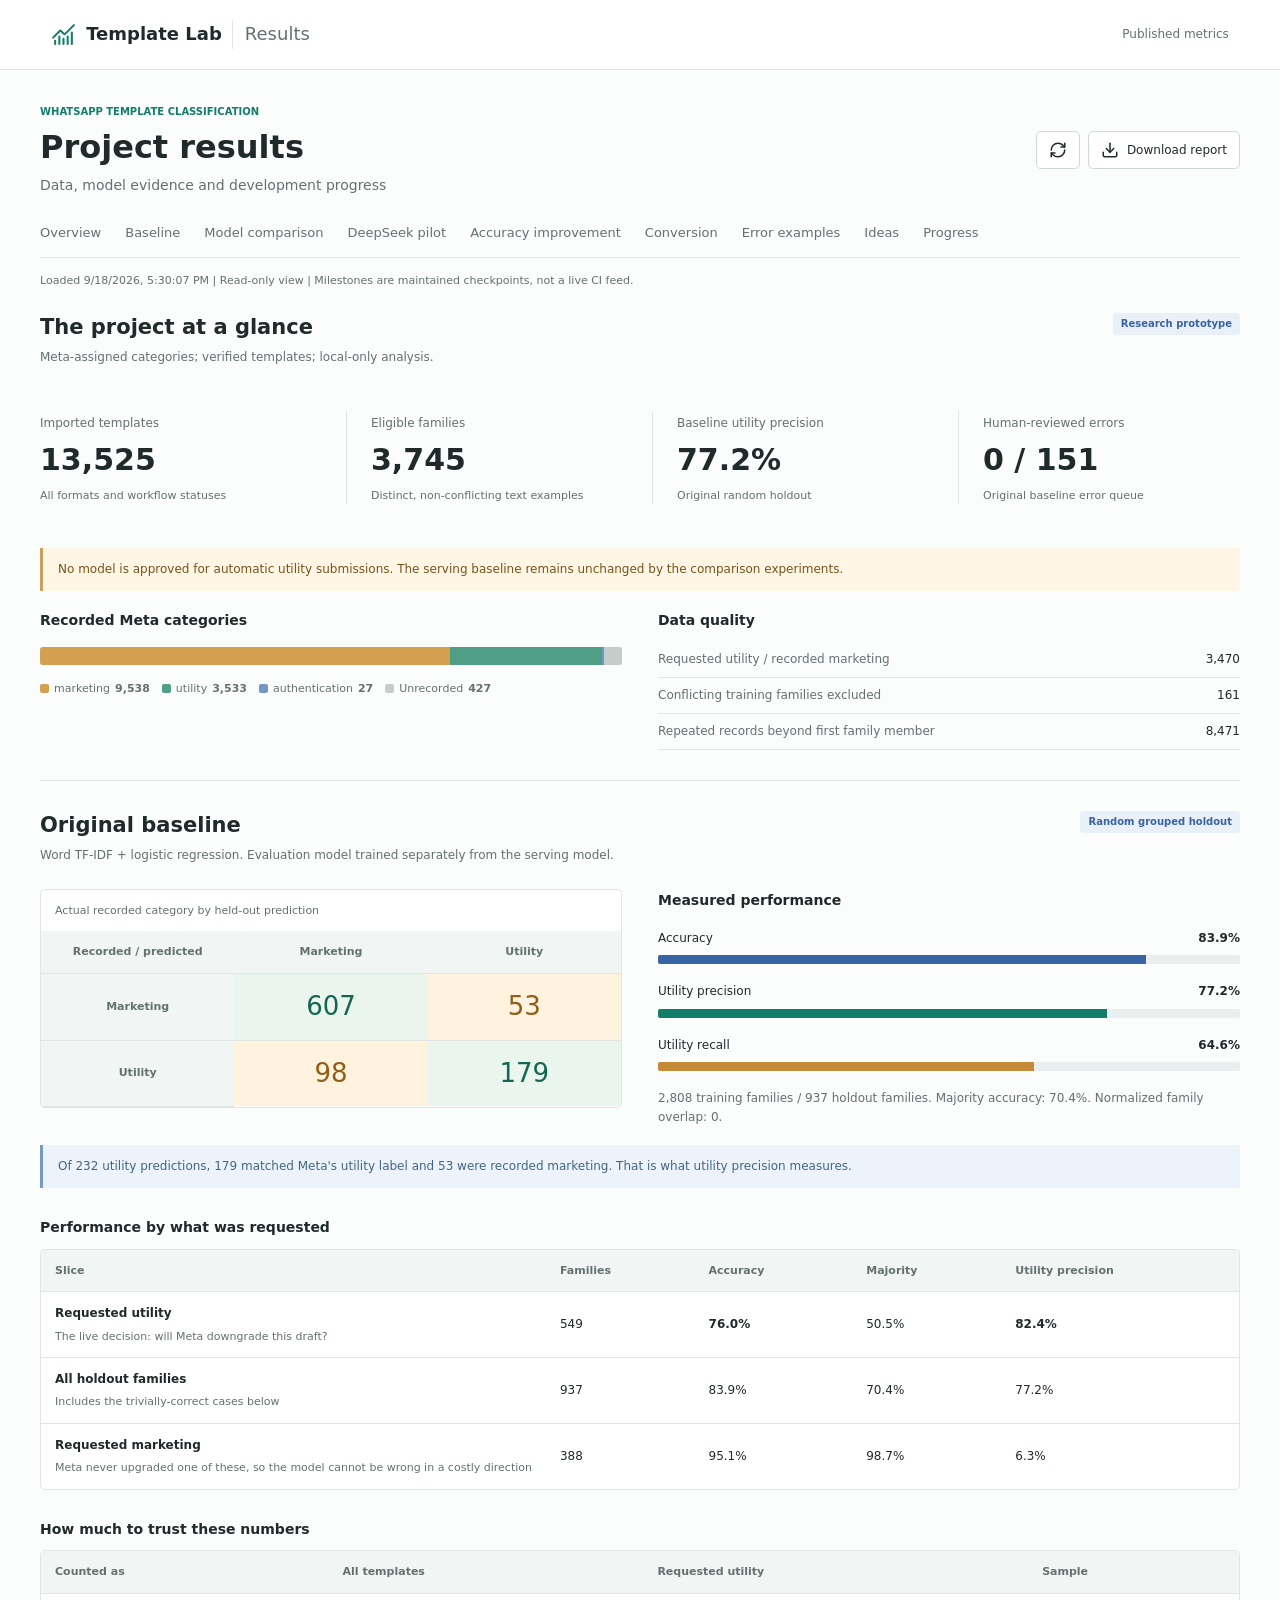
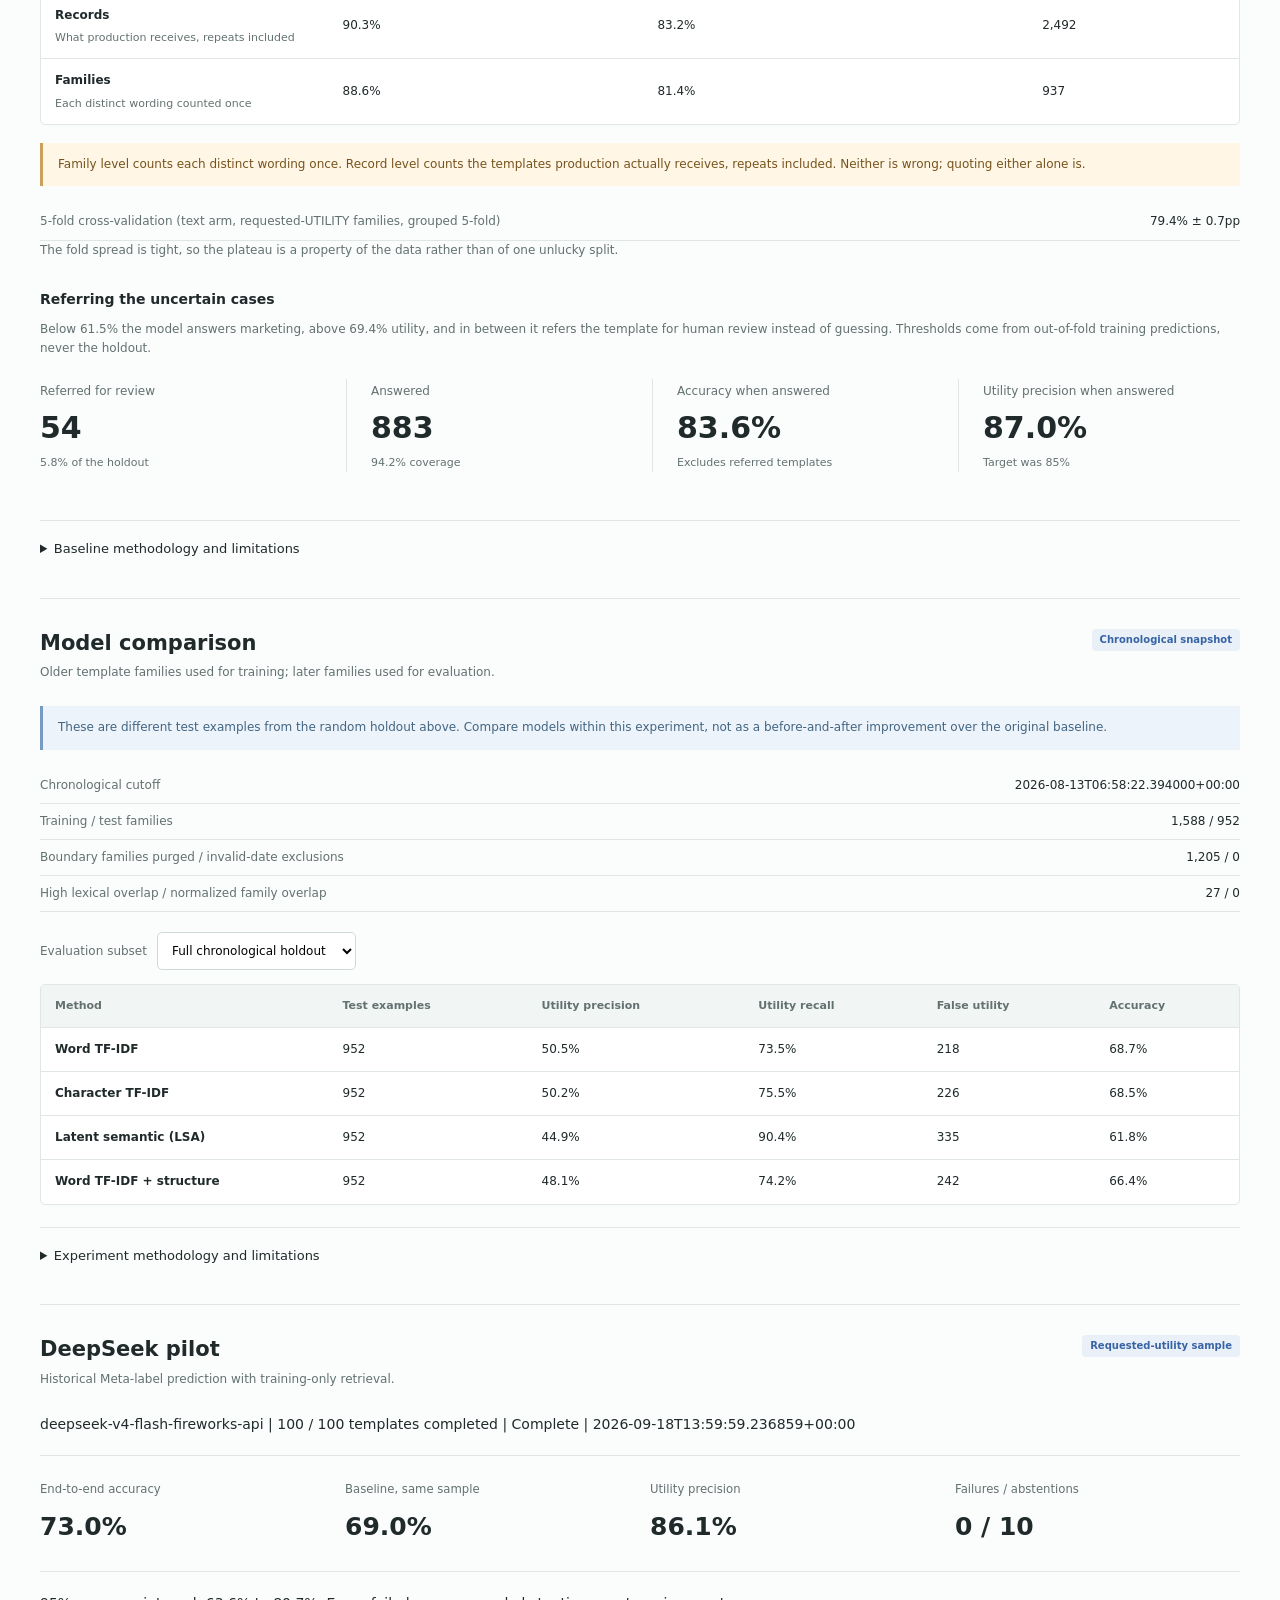
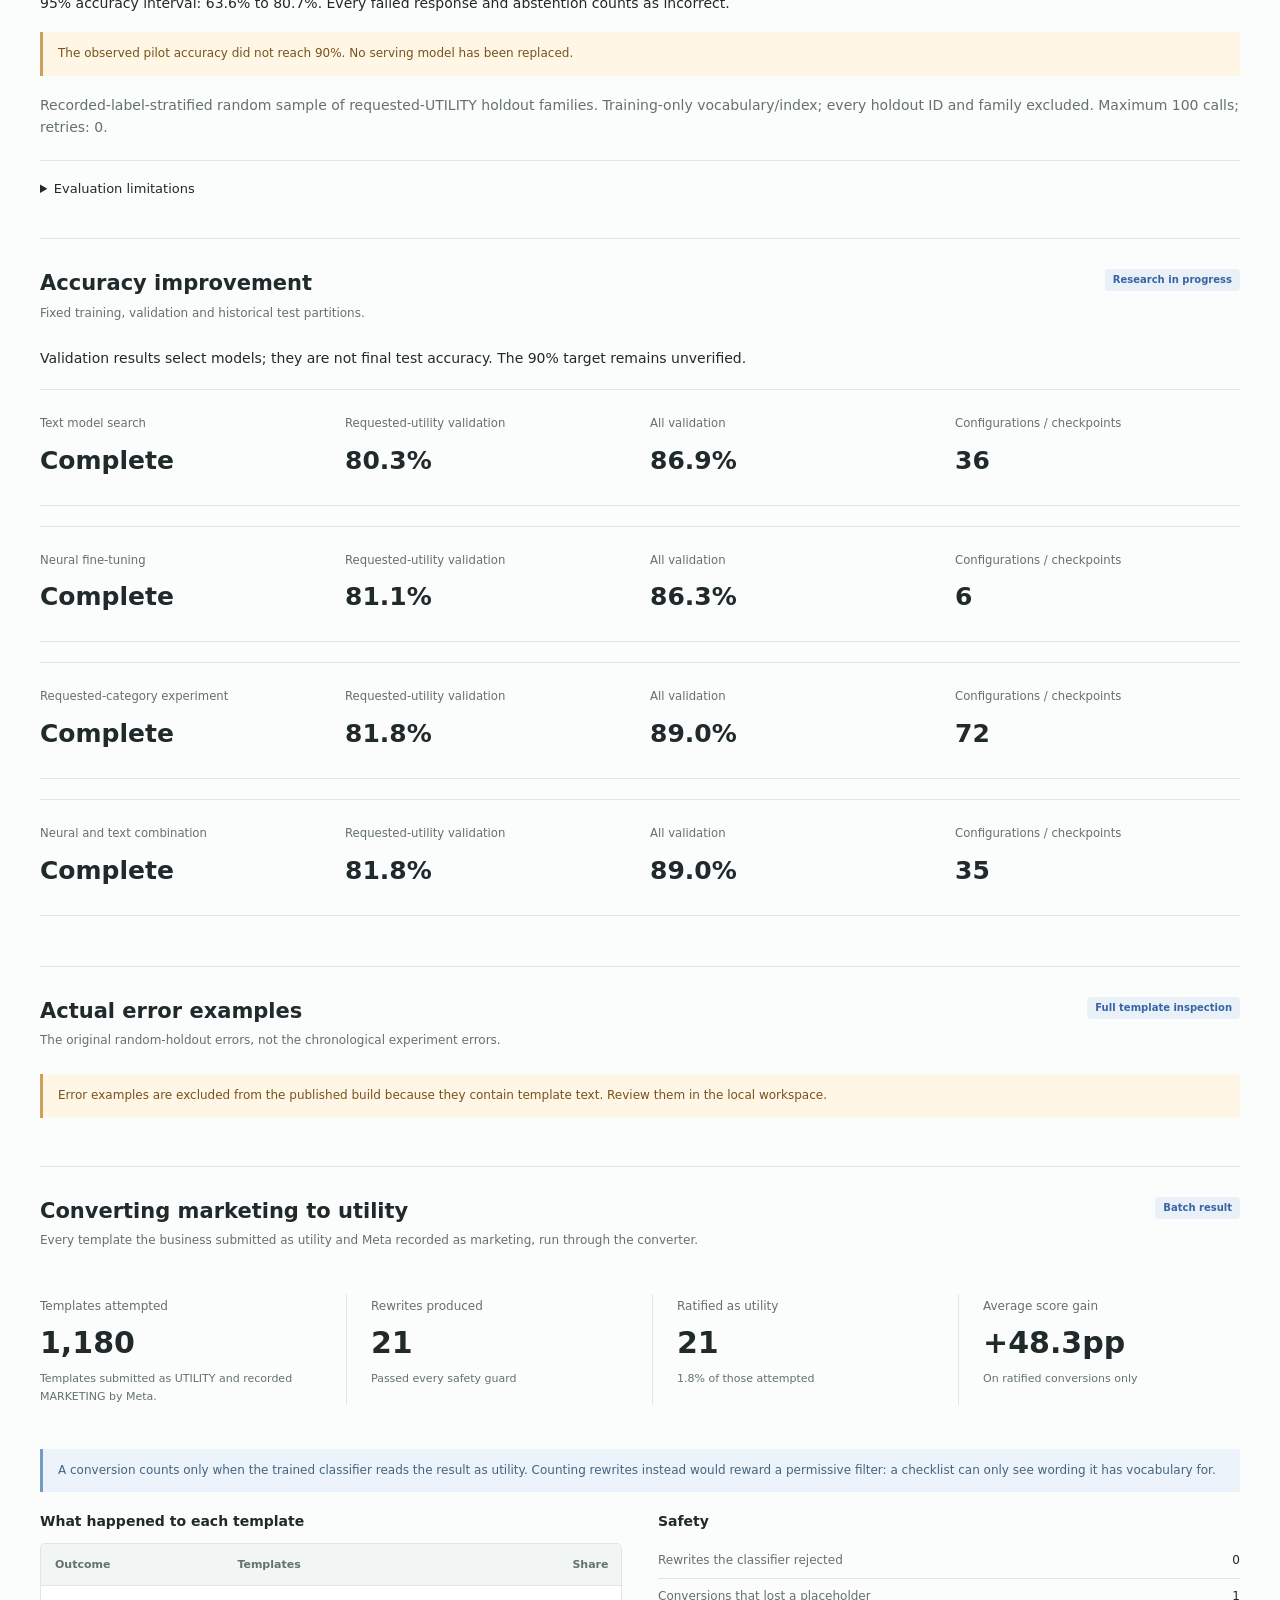
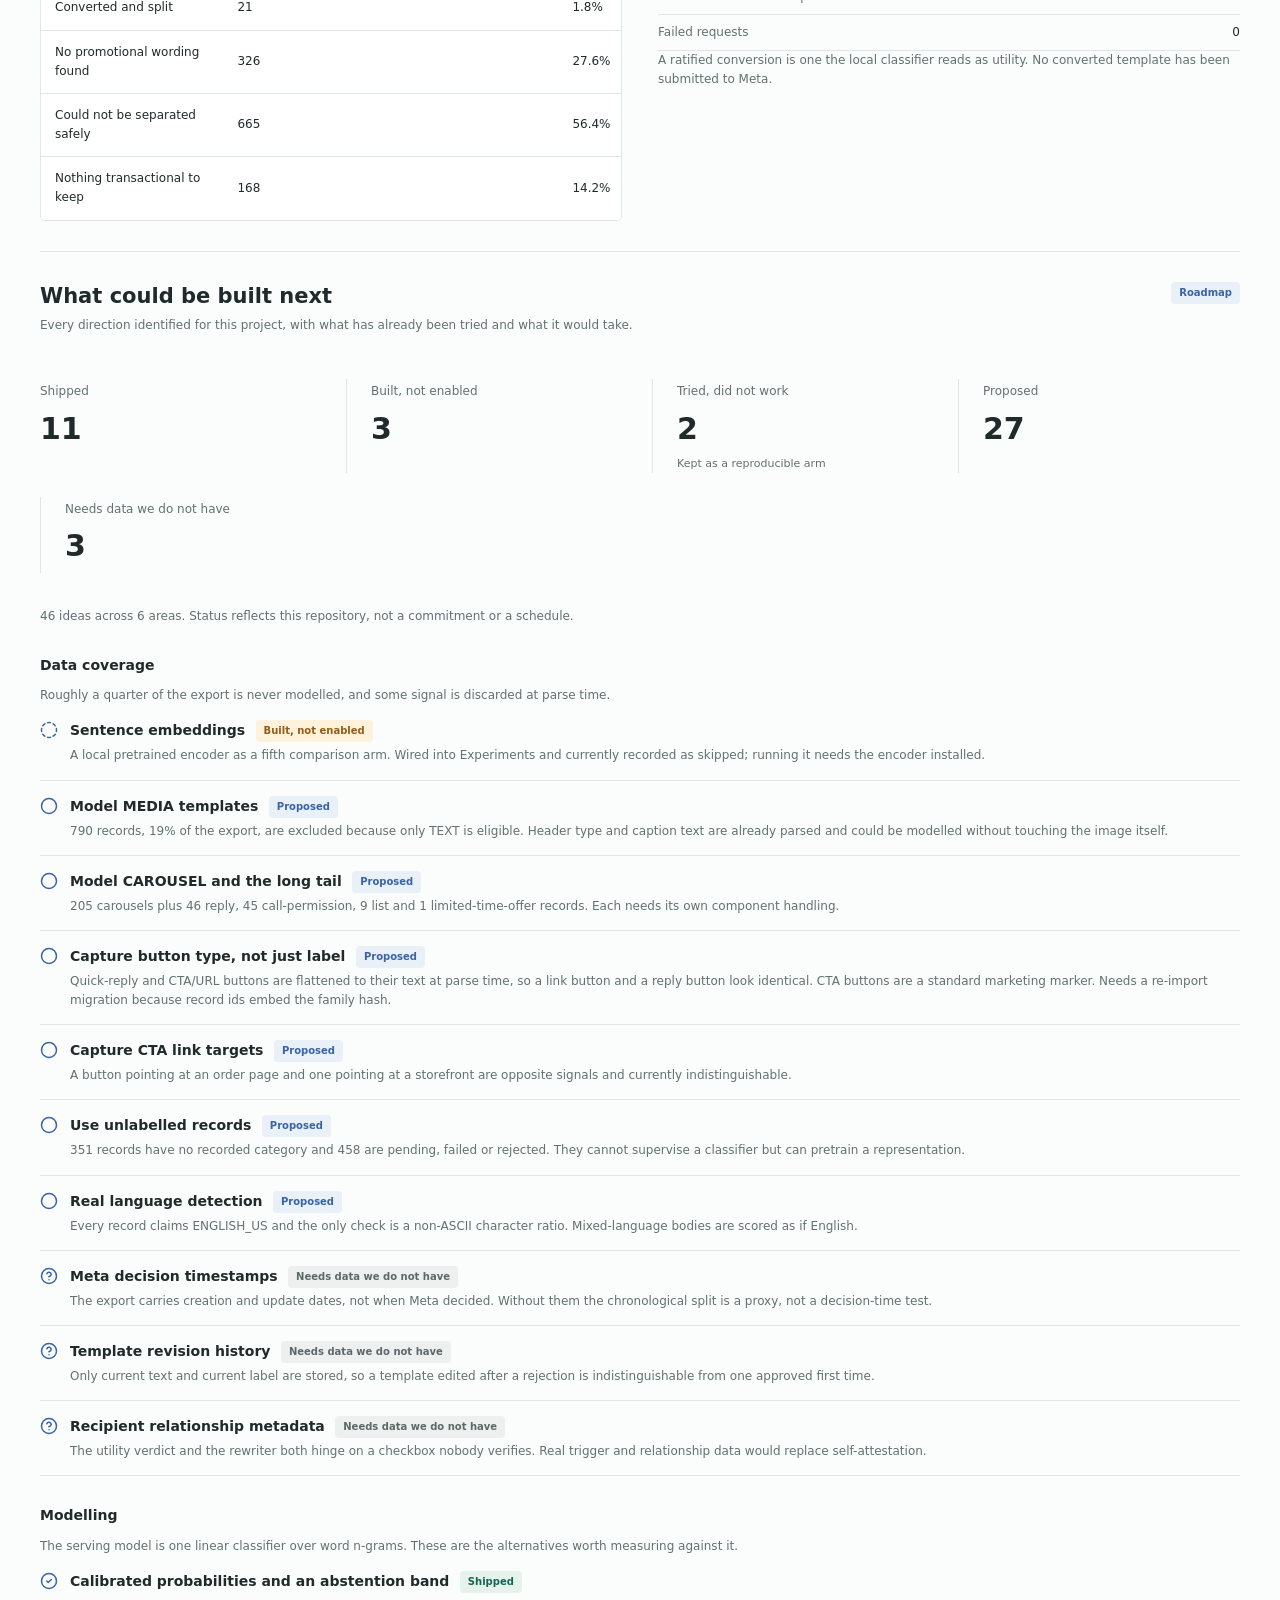
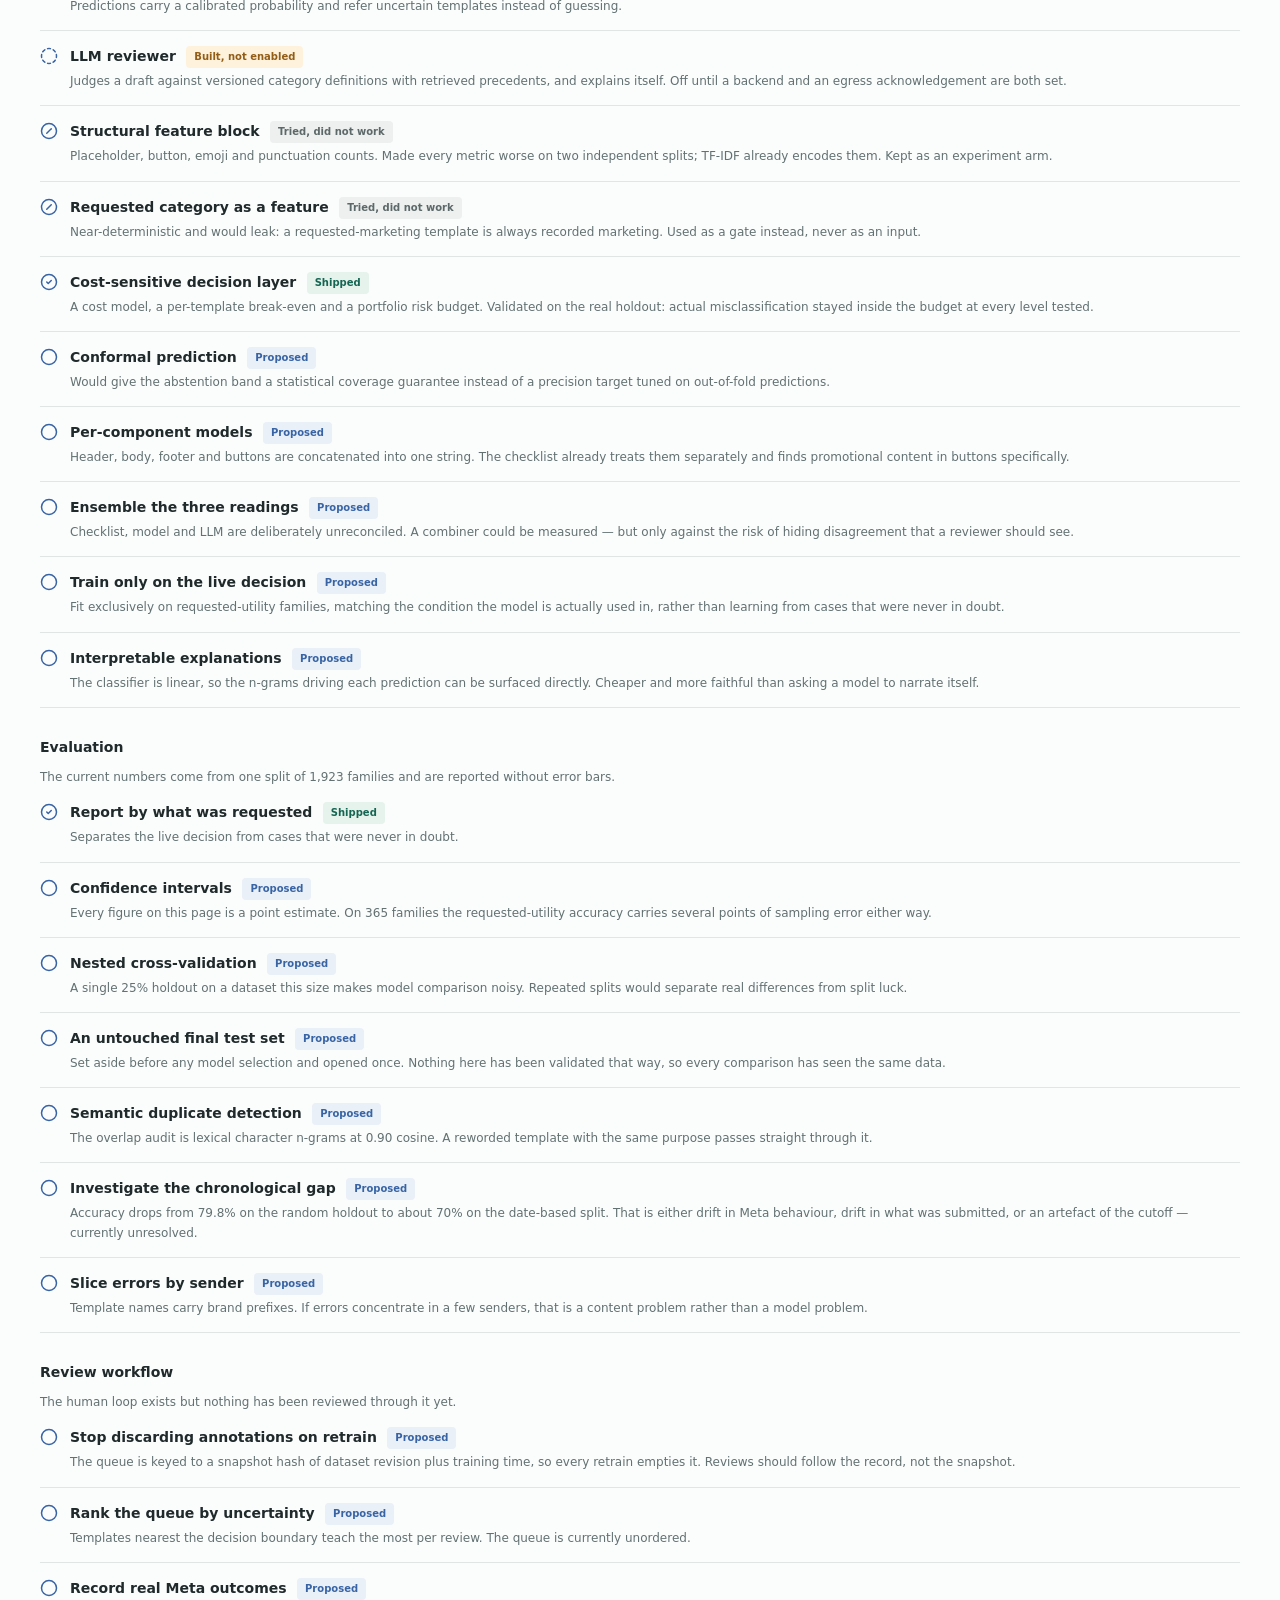
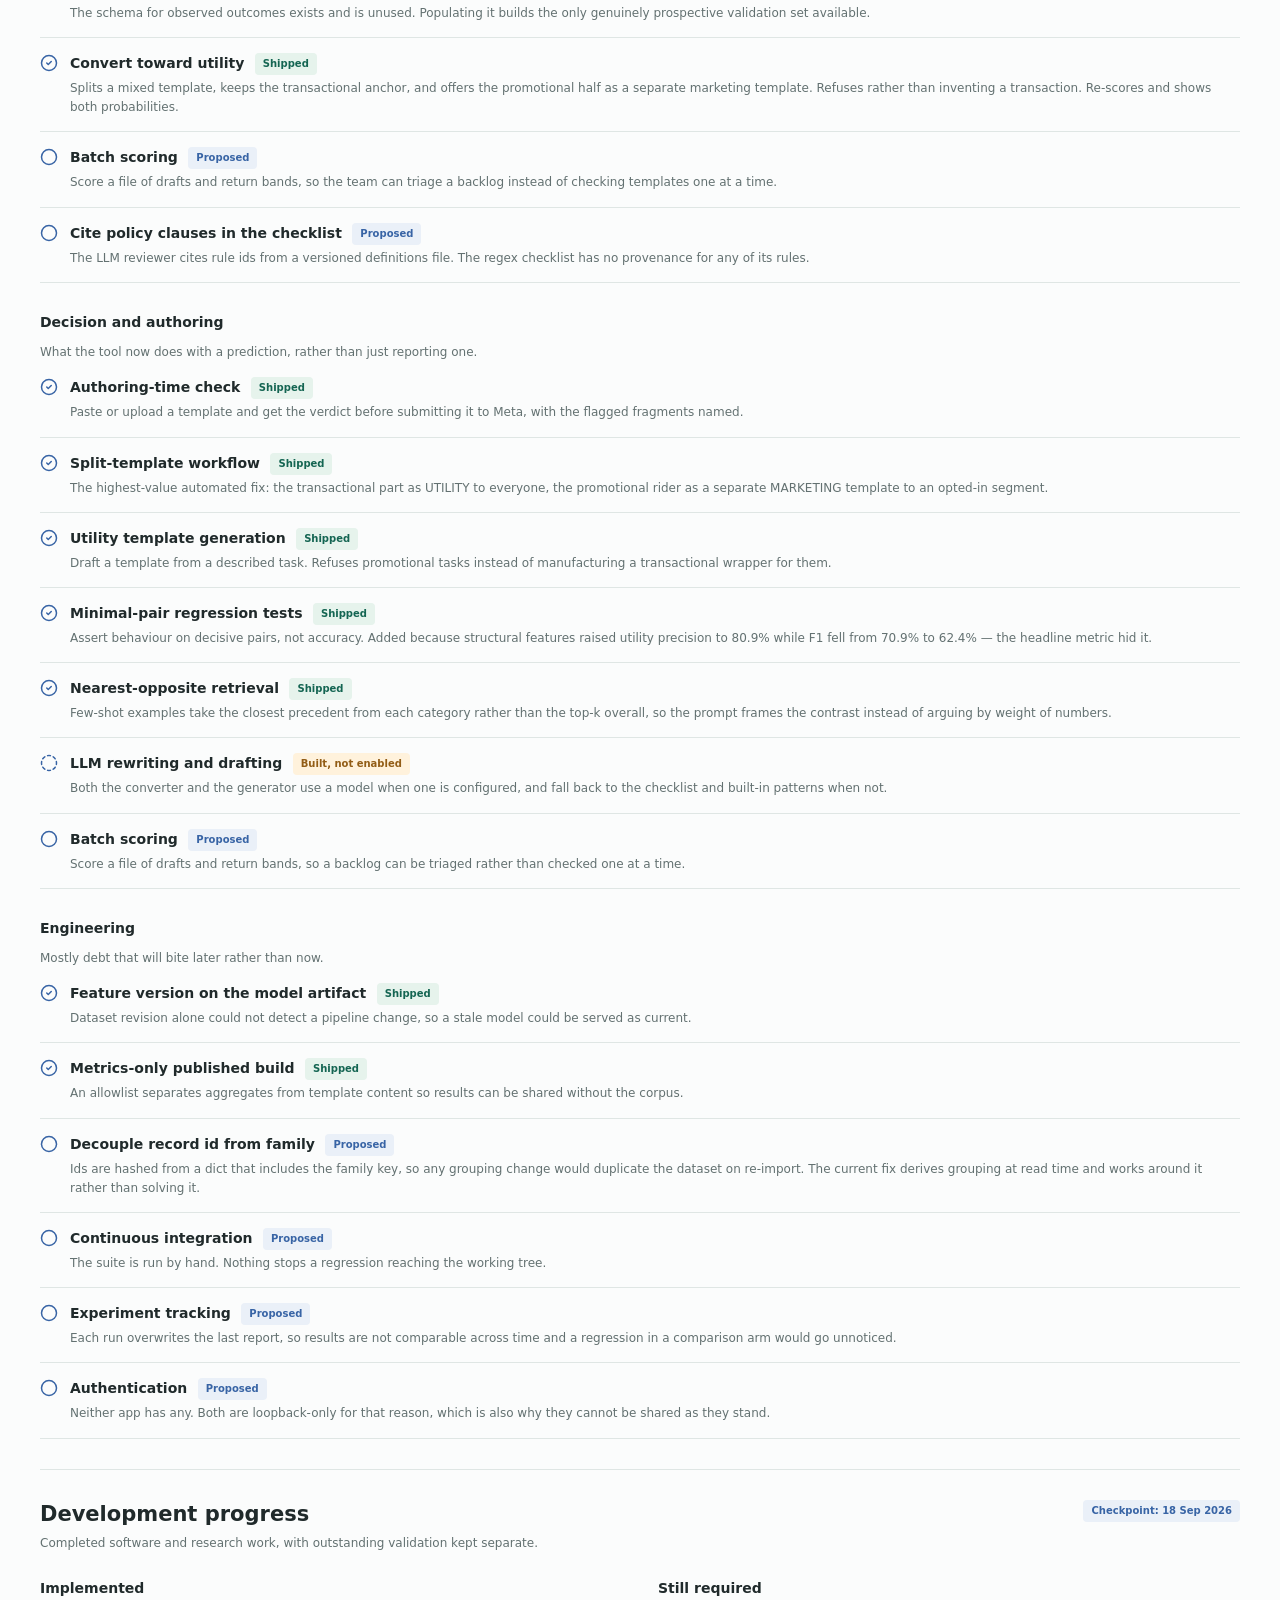
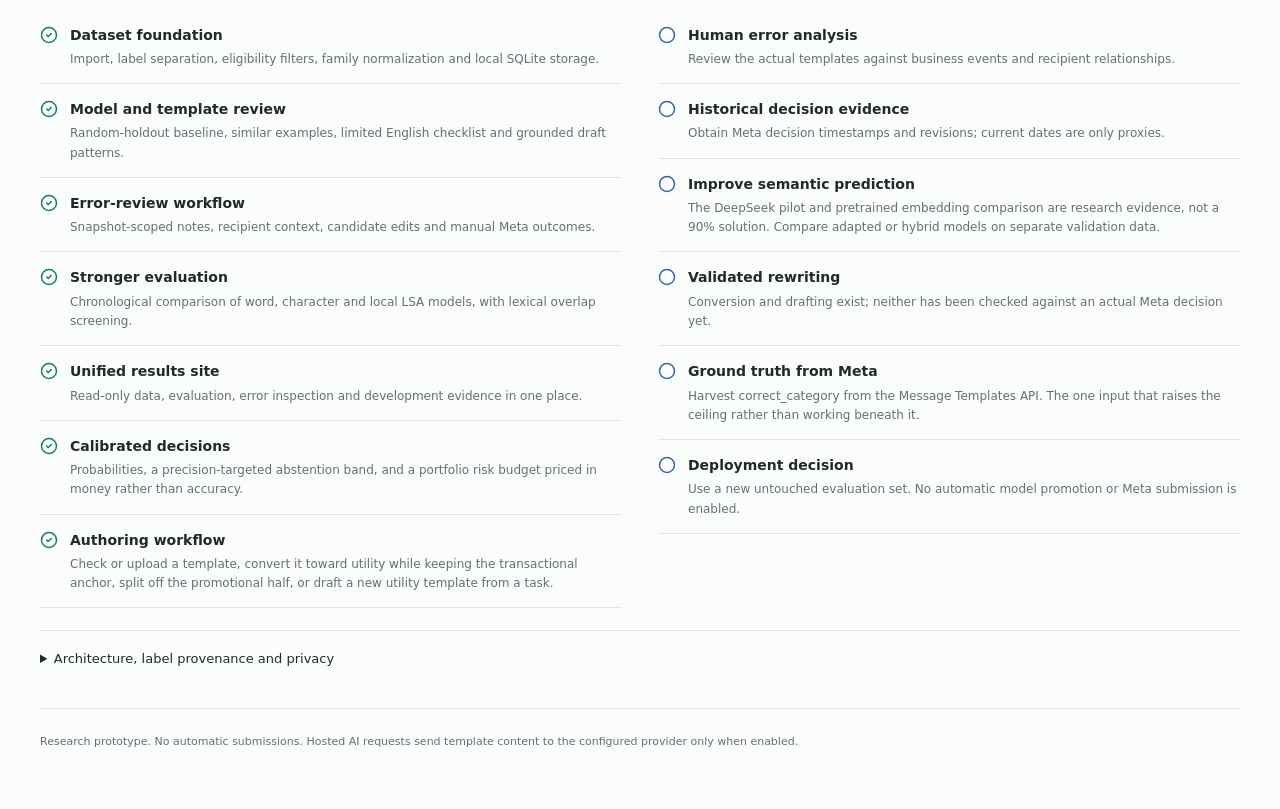
==== commit 015be8c7: "Emit converted templates in the export's own JSON shape The batch produced plain text, so a result h" ====
--- a/site/index.html
+++ b/site/index.html
@@ -15,7 +15,7 @@
   <header class="site-header"><a class="brand" href="#overview"><i data-lucide="chart-no-axes-combined"></i>Template Lab <span>Results</span></a><span class="local-label">Published metrics</span></header>
   <div class="page">
     <div class="page-title"><div><p class="eyebrow">WHATSAPP TEMPLATE CLASSIFICATION</p><h1>Project results</h1><p class="subheading">Data, model evidence and development progress</p></div><div class="actions"><button id="refresh" title="Refresh results" aria-label="Refresh results"><i data-lucide="refresh-cw"></i></button><button id="download" disabled><i data-lucide="download"></i>Download report</button></div></div>
-    <nav aria-label="Results sections"><a href="#overview">Overview</a><a href="#baseline">Baseline</a><a href="#comparison">Model comparison</a><a href="#deepseek">DeepSeek pilot</a><a href="#training">Accuracy improvement</a><a href="#errors">Error examples</a><a href="#ideas">Ideas</a><a href="#progress">Progress</a></nav>
+    <nav aria-label="Results sections"><a href="#overview">Overview</a><a href="#baseline">Baseline</a><a href="#comparison">Model comparison</a><a href="#deepseek">DeepSeek pilot</a><a href="#training">Accuracy improvement</a><a href="#conversion">Conversion</a><a href="#errors">Error examples</a><a href="#ideas">Ideas</a><a href="#progress">Progress</a></nav>
     <p id="load-status" role="status">Loading local results...</p>
     <main id="results"></main>
     <footer>Research prototype. No automatic submissions. Hosted AI requests send template content to the configured provider only when enabled.</footer>
--- a/site/results.css
+++ b/site/results.css
@@ -113,3 +113,4 @@
 @media(prefers-reduced-motion:reduce) { html { scroll-behavior:auto; } }
 .timeline.ideas li > svg { color:var(--blue); }
 .timeline.ideas .pill { margin-left:6px; vertical-align:middle; }
+details.conversion{border:1px solid var(--line);border-radius:6px;padding:12px 14px;margin:10px 0;background:#fff}details.conversion summary{cursor:pointer;font-size:13px;display:flex;align-items:center;gap:9px;flex-wrap:wrap}details.conversion h4{font-size:11px;text-transform:uppercase;letter-spacing:.05em;color:#63786f;margin:14px 0 6px}.pair{display:grid;grid-template-columns:1fr 1fr;gap:20px}.pair pre.body-text,pre.body-text{white-space:pre-wrap;font:inherit;font-size:12.5px;line-height:1.55;background:#f6f9f7;border-radius:5px;padding:11px;margin:0;overflow-x:auto}pre.body-text.split{background:#fdf3e0}@media(max-width:760px){.pair{grid-template-columns:1fr}}
